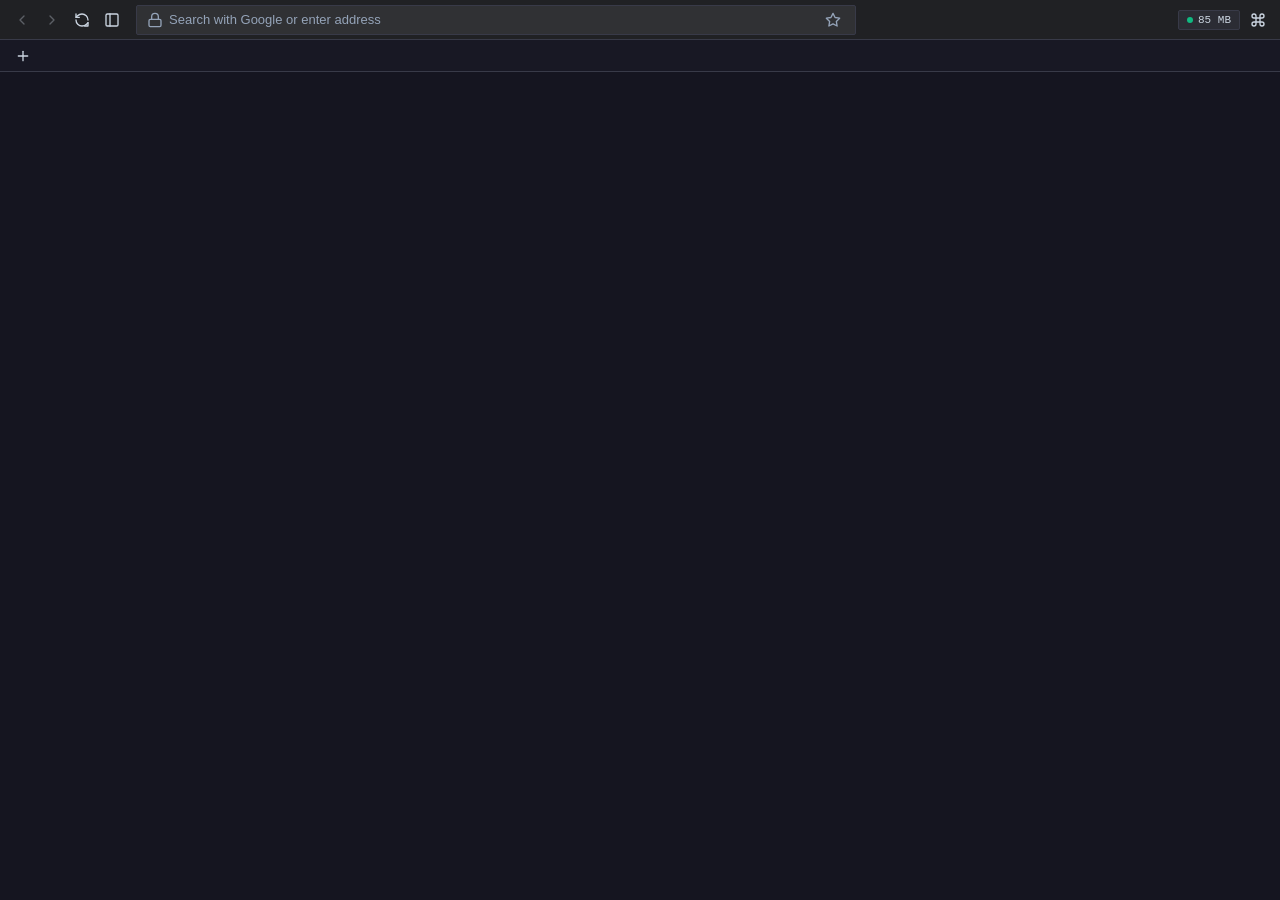
==== ui/index.html @ 5868b6c4 "U1: Shared UI layout, Minimal skin, mock bridge, and new tab page" ====
<!DOCTYPE html>
<html lang="en">
<head>
  <meta charset="utf-8">
  <meta name="viewport" content="width=device-width, initial-scale=1">
  <title>Rusty Browser</title>
  <!-- Base layout & Themes -->
  <link rel="stylesheet" href="css/base.css">
  <link rel="stylesheet" href="css/themes.css">
  
  <!-- Early boot: injects active skin CSS (and fx-crazy.js if active) -->
  <script src="js/boot.js"></script>
  <script src="js/icons.js"></script>
  <script src="js/bridge.js"></script>
  <script src="js/settings.js"></script>
</head>
<body>
  <div id="app-shell">
    <!-- ── Top Chrome Bar ──────────────────────────────────────────────── -->
    <header id="chrome-header">
      <div class="nav-group">
        <button id="btn-back" class="btn-icon" title="Click to go back (Alt+Left)" disabled>
          <script>document.write(window.Icons.get('arrow-left', '', 16));</script>
        </button>
        <button id="btn-forward" class="btn-icon" title="Click to go forward (Alt+Right)" disabled>
          <script>document.write(window.Icons.get('arrow-right', '', 16));</script>
        </button>
        <button id="btn-reload" class="btn-icon" title="Reload page (Ctrl+R)">
          <script>document.write(window.Icons.get('reload', '', 15));</script>
        </button>
        <button id="btn-toggle-tabs" class="btn-icon" title="Toggle Horizontal / Vertical Tabs">
          <script>document.write(window.Icons.get('vertical-tabs', '', 16));</script>
        </button>
      </div>

      <!-- Omnibox / Address Bar -->
      <div class="omnibox-wrapper">
        <div class="omnibox">
          <div id="omnibox-security" class="omnibox-security-icon" title="Security Details">
            <script>document.write(window.Icons.get('lock', '', 14));</script>
          </div>
          <input id="omnibox-input" class="omnibox-input" type="text" placeholder="Search with Google or enter address" autocomplete="off" spellcheck="false">
          <div class="omnibox-actions">
            <button id="btn-star" class="btn-star btn-icon" title="Bookmark this tab">
              <script>document.write(window.Icons.get('star', '', 15));</script>
            </button>
          </div>
        </div>
      </div>

      <!-- Actions & Utilities -->
      <div class="actions-group">
        <div id="memory-badge" class="memory-badge" title="Live process memory">
          <span class="memory-dot"></span>
          <span id="memory-text">85 MB</span>
        </div>
        <button id="btn-palette" class="btn-icon" title="Command Palette (Ctrl+K)">
          <script>document.write(window.Icons.get('command', '', 16));</script>
        </button>
      </div>
    </header>

    <!-- ── Horizontal Tabs Strip ────────────────────────────────────────── -->
    <nav id="tabs-horizontal">
      <div id="tabs-horizontal-list" style="display: flex; gap: 4px; align-items: center;"></div>
      <button id="btn-new-tab-h" class="btn-new-tab" title="New Tab (Ctrl+T)">
        <script>document.write(window.Icons.get('plus', '', 14));</script>
      </button>
    </nav>

    <!-- ── Main Workspace Body: Sidebar + Content Viewport ─────────────── -->
    <div id="body-container">
      <!-- Vertical Tabs Sidebar -->
      <aside id="tabs-sidebar">
        <div class="sidebar-header">
          <span class="sidebar-title" style="font-weight: 500; font-size: 12px; color: var(--text-secondary);">TABS</span>
          <button id="btn-new-tab-v" class="btn-icon" title="New Tab (Ctrl+T)">
            <script>document.write(window.Icons.get('plus', '', 14));</script>
          </button>
        </div>
        <div id="tabs-sidebar-list" class="sidebar-tabs-list"></div>
      </aside>

      <!-- Content Viewport (Child WebView2 sits here, or mock iframe in standalone browser) -->
      <main id="content-viewport"></main>
    </div>

    <!-- ── Modal Overlay for Command Palette (Ctrl+K) ───────────────────── -->
    <div id="modal-overlay">
      <div class="command-palette">
        <div class="palette-input-wrap">
          <script>document.write(window.Icons.get('search', '', 16));</script>
          <input id="palette-input" class="palette-input" type="text" placeholder="Type a command or search tabs (e.g. skin, theme, tabs)..." autocomplete="off" spellcheck="false">
        </div>
        <div id="palette-results" class="palette-results"></div>
      </div>
    </div>
  </div>

  <script src="js/chrome.js"></script>
</body>
</html>
---- ui/css/base.css ----
/* ==========================================================================
   BASE STYLES & LAYOUT PRIMITIVES
   Shared structure across all skins and themes
   ========================================================================== */

*, *::before, *::after {
  box-sizing: border-box;
  margin: 0;
  padding: 0;
}

:root {
  /* Dimensions */
  --header-height: 40px;
  --tab-height: 32px;
  --sidebar-width: 240px;
  --sidebar-collapsed-width: 52px;
  --find-bar-height: 42px;
  --panel-width: 320px;
  --radius-xs: 2px;
  --radius-sm: 4px;
  --radius-md: 6px;
  --radius-lg: 10px;
  --radius-full: 9999px;

  /* Font & Typography */
  --font-system: -apple-system, BlinkMacSystemFont, "Segoe UI", Roboto, Helvetica, Arial, sans-serif;
  --font-mono: ui-monospace, SFMono-Regular, Consolas, "Liberation Mono", Menlo, monospace;
  --font-size-xs: 11px;
  --font-size-sm: 12px;
  --font-size-base: 13px;
  --font-size-md: 14px;
  --font-size-lg: 16px;

  /* Z-Index Hierarchy */
  --z-bg: 0;
  --z-content: 10;
  --z-chrome: 100;
  --z-dropdown: 200;
  --z-panel: 300;
  --z-overlay: 500;
  --z-modal: 1000;
}

html, body {
  width: 100%;
  height: 100%;
  overflow: hidden;
  font-family: var(--font-system);
  font-size: var(--font-size-base);
  color: var(--text-primary);
  background-color: var(--bg-primary);
  user-select: none;
  -webkit-user-select: none;
}

/* Chrome App Container */
#app-shell {
  display: flex;
  flex-direction: column;
  width: 100vw;
  height: 100vh;
  position: relative;
  background-color: var(--bg-primary);
}

/* ── Top Header / Chrome Bar ─────────────────────────────────────────────── */
#chrome-header {
  display: flex;
  align-items: center;
  height: var(--header-height);
  padding: 0 8px;
  gap: 6px;
  background-color: var(--bg-surface);
  border-bottom: 1px solid var(--border-subtle);
  position: relative;
  z-index: var(--z-chrome);
  flex-shrink: 0;
}

/* Navigation controls group */
.nav-group {
  display: flex;
  align-items: center;
  gap: 2px;
  flex-shrink: 0;
}

/* Standard Button */
.btn-icon {
  display: inline-flex;
  align-items: center;
  justify-content: center;
  width: 28px;
  height: 28px;
  border-radius: var(--radius-sm);
  border: 1px solid transparent;
  background: transparent;
  color: var(--text-secondary);
  cursor: pointer;
  outline: none;
}
.btn-icon:hover {
  color: var(--text-primary);
  background-color: var(--bg-hover);
}
.btn-icon:disabled {
  opacity: 0.35;
  cursor: default;
  pointer-events: none;
}

/* ── Omnibox / Address Bar ──────────────────────────────────────────────── */
.omnibox-wrapper {
  flex: 1;
  max-width: 720px;
  height: 30px;
  display: flex;
  align-items: center;
  position: relative;
  margin: 0 4px;
}

.omnibox {
  width: 100%;
  height: 100%;
  display: flex;
  align-items: center;
  padding: 0 8px 0 10px;
  border-radius: var(--radius-full);
  background-color: var(--bg-input);
  border: 1px solid var(--border-subtle);
  transition: border-color 0.15s ease, background-color 0.15s ease;
  gap: 6px;
}

.omnibox:focus-within {
  border-color: var(--accent-primary);
  background-color: var(--bg-input-focus);
}

.omnibox-security-icon {
  display: flex;
  align-items: center;
  color: var(--text-muted);
  font-size: var(--font-size-xs);
  cursor: pointer;
}
.omnibox-security-icon.secure {
  color: var(--accent-secondary);
}

.omnibox-input {
  flex: 1;
  height: 100%;
  border: none;
  outline: none;
  background: transparent;
  color: var(--text-primary);
  font-family: inherit;
  font-size: var(--font-size-base);
}

.omnibox-input::placeholder {
  color: var(--text-muted);
}

.omnibox-actions {
  display: flex;
  align-items: center;
  gap: 2px;
}

/* Star bookmark button */
.btn-star {
  color: var(--text-muted);
  cursor: pointer;
  display: flex;
  align-items: center;
}
.btn-star:hover {
  color: #fbbf24;
}
.btn-star.bookmarked {
  color: #fbbf24;
}

/* ── Actions & Utilities Group ───────────────────────────────────────────── */
.actions-group {
  display: flex;
  align-items: center;
  gap: 4px;
  flex-shrink: 0;
  margin-left: auto;
}

/* Live Memory Badge */
.memory-badge {
  display: inline-flex;
  align-items: center;
  gap: 5px;
  padding: 3px 8px;
  border-radius: var(--radius-full);
  background-color: var(--bg-subtle);
  border: 1px solid var(--border-subtle);
  font-size: var(--font-size-xs);
  color: var(--text-secondary);
  font-family: var(--font-mono);
  cursor: pointer;
  position: relative;
}
.memory-badge:hover {
  background-color: var(--bg-hover);
  color: var(--text-primary);
}

.memory-dot {
  width: 6px;
  height: 6px;
  border-radius: 50%;
  background-color: #10b981;
}

/* ── Horizontal Tabs Strip ──────────────────────────────────────────────── */
#tabs-horizontal {
  display: flex;
  align-items: center;
  height: var(--tab-height);
  padding: 0 6px;
  gap: 4px;
  background-color: var(--bg-surface-alt);
  border-bottom: 1px solid var(--border-subtle);
  position: relative;
  z-index: var(--z-chrome);
  overflow-x: auto;
  overflow-y: hidden;
  scrollbar-width: none; /* Hide scrollbar for tabs */
}
#tabs-horizontal::-webkit-scrollbar {
  display: none;
}

[data-tabs="vertical"] #tabs-horizontal {
  display: none;
}

/* Tab item */
.tab-item {
  display: flex;
  align-items: center;
  height: 26px;
  min-width: 120px;
  max-width: 220px;
  padding: 0 8px;
  gap: 6px;
  border-radius: var(--radius-sm);
  background-color: var(--bg-tab);
  border: 1px solid var(--border-subtle);
  color: var(--text-secondary);
  font-size: var(--font-size-sm);
  cursor: pointer;
  position: relative;
  flex-shrink: 0;
}

.tab-item.active {
  background-color: var(--bg-tab-active);
  color: var(--text-primary);
  border-color: var(--border-active);
}

.tab-item.sleeping {
  opacity: 0.65;
}
.tab-item.sleeping .tab-icon {
  color: #38bdf8;
}

.tab-favicon {
  width: 14px;
  height: 14px;
  flex-shrink: 0;
  display: flex;
  align-items: center;
  justify-content: center;
}

.tab-title {
  flex: 1;
  white-space: nowrap;
  overflow: hidden;
  text-overflow: ellipsis;
}

.tab-close {
  display: flex;
  align-items: center;
  justify-content: center;
  width: 16px;
  height: 16px;
  border-radius: 50%;
  opacity: 0.6;
  cursor: pointer;
}
.tab-close:hover {
  opacity: 1;
  background-color: var(--bg-hover);
  color: #f87171;
}

/* Pinned tab */
.tab-item.pinned {
  min-width: 36px;
  max-width: 36px;
  padding: 0;
  justify-content: center;
}
.tab-item.pinned .tab-title,
.tab-item.pinned .tab-close {
  display: none;
}

/* New tab button */
.btn-new-tab {
  display: flex;
  align-items: center;
  justify-content: center;
  width: 26px;
  height: 26px;
  border-radius: var(--radius-sm);
  color: var(--text-secondary);
  cursor: pointer;
  background: transparent;
  border: none;
}
.btn-new-tab:hover {
  background-color: var(--bg-hover);
  color: var(--text-primary);
}

/* ── Body Shell: Left Sidebar (Vertical Tabs) + Content Viewport ─────────── */
#body-container {
  display: flex;
  flex: 1;
  width: 100%;
  height: calc(100% - var(--header-height) - var(--tab-height));
  position: relative;
  overflow: hidden;
}

[data-tabs="vertical"] #body-container {
  height: calc(100% - var(--header-height));
}

/* Vertical Tabs Sidebar */
#tabs-sidebar {
  display: none;
  flex-direction: column;
  width: var(--sidebar-width);
  height: 100%;
  background-color: var(--bg-surface-alt);
  border-right: 1px solid var(--border-subtle);
  position: relative;
  z-index: var(--z-chrome);
  flex-shrink: 0;
  transition: width 0.2s cubic-bezier(0.16, 1, 0.3, 1);
}

[data-tabs="vertical"] #tabs-sidebar {
  display: flex;
}

[data-sidebar-collapsed="true"] #tabs-sidebar {
  width: var(--sidebar-collapsed-width);
}

.sidebar-header {
  display: flex;
  align-items: center;
  justify-content: space-between;
  padding: 8px;
  border-bottom: 1px solid var(--border-subtle);
}

.sidebar-tabs-list {
  display: flex;
  flex-direction: column;
  gap: 3px;
  padding: 6px;
  overflow-y: auto;
  flex: 1;
}

.sidebar-tabs-list .tab-item {
  width: 100%;
  max-width: 100%;
  height: 32px;
}

[data-sidebar-collapsed="true"] .sidebar-tabs-list .tab-title,
[data-sidebar-collapsed="true"] .sidebar-tabs-list .tab-close,
[data-sidebar-collapsed="true"] .sidebar-header .sidebar-title {
  display: none;
}

/* ── Content Viewport Area (Where child WebView2 sits) ───────────────────── */
#content-viewport {
  flex: 1;
  height: 100%;
  position: relative;
  background-color: var(--bg-canvas);
}

/* Overlay view backdrop for command palette / modal popups */
#modal-overlay {
  display: none;
  position: absolute;
  top: 0;
  left: 0;
  right: 0;
  bottom: 0;
  background-color: rgba(0, 0, 0, 0.55);
  z-index: var(--z-modal);
  align-items: flex-start;
  justify-content: center;
  padding-top: 80px;
}
#modal-overlay.open {
  display: flex;
}

/* ── Command Palette (Ctrl+K) ────────────────────────────────────────────── */
.command-palette {
  width: 580px;
  max-width: 90vw;
  background-color: var(--bg-surface);
  border: 1px solid var(--border-active);
  border-radius: var(--radius-lg);
  overflow: hidden;
  display: flex;
  flex-direction: column;
  box-shadow: 0 20px 40px rgba(0, 0, 0, 0.5);
}

.palette-input-wrap {
  display: flex;
  align-items: center;
  padding: 12px 16px;
  gap: 10px;
  border-bottom: 1px solid var(--border-subtle);
}

.palette-input {
  flex: 1;
  background: transparent;
  border: none;
  outline: none;
  color: var(--text-primary);
  font-size: var(--font-size-md);
  font-family: inherit;
}

.palette-results {
  max-height: 360px;
  overflow-y: auto;
  padding: 6px 0;
  display: flex;
  flex-direction: column;
}

.palette-item {
  display: flex;
  align-items: center;
  padding: 9px 16px;
  gap: 10px;
  color: var(--text-secondary);
  font-size: var(--font-size-sm);
  cursor: pointer;
}
.palette-item:hover, .palette-item.selected {
  background-color: var(--bg-hover);
  color: var(--text-primary);
}
.palette-item .item-title {
  flex: 1;
}
.palette-item .item-badge {
  font-size: var(--font-size-xs);
  color: var(--text-muted);
  background-color: var(--bg-subtle);
  padding: 2px 6px;
  border-radius: var(--radius-xs);
}
---- ui/css/themes.css ----
/* ==========================================================================
   THEMES (CSS Custom Properties)
   Independent of skins. Selectable via data-theme attribute.
   ========================================================================== */

/* ── 1. Midnight (Default: dark navy matching existing UI screenshot) ───── */
:root, [data-theme="midnight"] {
  --bg-primary: #1e1e2e;
  --bg-surface: #202124;
  --bg-surface-alt: #181824;
  --bg-canvas: #151520;
  --bg-subtle: #2b2c34;
  --bg-hover: #323440;
  --bg-input: #303134;
  --bg-input-focus: #202124;
  --bg-tab: #222330;
  --bg-tab-active: #2d2e40;

  --border-subtle: #383a48;
  --border-active: #8ab4f8;

  --text-primary: #f1f5f9;
  --text-secondary: #cbd5e1;
  --text-muted: #94a3b8;

  --accent-primary: #8ab4f8;
  --accent-secondary: #38bdf8;
  --accent-highlight: rgba(138, 180, 248, 0.2);
}

/* ── 2. Light Theme ──────────────────────────────────────────────────────── */
[data-theme="light"] {
  --bg-primary: #f8fafc;
  --bg-surface: #ffffff;
  --bg-surface-alt: #f1f5f9;
  --bg-canvas: #e2e8f0;
  --bg-subtle: #e2e8f0;
  --bg-hover: #e2e8f0;
  --bg-input: #ffffff;
  --bg-input-focus: #ffffff;
  --bg-tab: #f1f5f9;
  --bg-tab-active: #ffffff;

  --border-subtle: #cbd5e1;
  --border-active: #1a73e8;

  --text-primary: #0f172a;
  --text-secondary: #334155;
  --text-muted: #64748b;

  --accent-primary: #1a73e8;
  --accent-secondary: #0284c7;
  --accent-highlight: rgba(26, 115, 232, 0.15);
}

/* ── 3. AMOLED Black (True 0x000000 for OLED efficiency) ─────────────────── */
[data-theme="amoled"] {
  --bg-primary: #000000;
  --bg-surface: #0a0a0a;
  --bg-surface-alt: #050505;
  --bg-canvas: #000000;
  --bg-subtle: #171717;
  --bg-hover: #262626;
  --bg-input: #121212;
  --bg-input-focus: #000000;
  --bg-tab: #080808;
  --bg-tab-active: #1a1a1a;

  --border-subtle: #262626;
  --border-active: #3b82f6;

  --text-primary: #fafafa;
  --text-secondary: #d4d4d4;
  --text-muted: #737373;

  --accent-primary: #3b82f6;
  --accent-secondary: #60a5fa;
  --accent-highlight: rgba(59, 130, 246, 0.25);
}

/* ── 4. Aurora (Deep Northern Teal & Emerald) ────────────────────────────── */
[data-theme="aurora"] {
  --bg-primary: #09171e;
  --bg-surface: #0f2430;
  --bg-surface-alt: #0b1a23;
  --bg-canvas: #061015;
  --bg-subtle: #193849;
  --bg-hover: #214b62;
  --bg-input: #122b39;
  --bg-input-focus: #0f2430;
  --bg-tab: #0d202b;
  --bg-tab-active: #1b3e51;

  --border-subtle: #25526c;
  --border-active: #2dd4bf;

  --text-primary: #f0fdfa;
  --text-secondary: #ccfbf1;
  --text-muted: #5eead4;

  --accent-primary: #2dd4bf;
  --accent-secondary: #34d399;
  --accent-highlight: rgba(45, 212, 191, 0.25);
}

/* ── 5. Cyberpunk (Neon Yellow, Electric Magenta & Cyan) ─────────────────── */
[data-theme="cyberpunk"] {
  --bg-primary: #0f0f17;
  --bg-surface: #181926;
  --bg-surface-alt: #12121d;
  --bg-canvas: #0a0a10;
  --bg-subtle: #292a3e;
  --bg-hover: #363852;
  --bg-input: #202133;
  --bg-input-focus: #181926;
  --bg-tab: #141421;
  --bg-tab-active: #2a2b42;

  --border-subtle: #3d3e5e;
  --border-active: #facc15;

  --text-primary: #fffbeb;
  --text-secondary: #fef08a;
  --text-muted: #a1a1aa;

  --accent-primary: #facc15;
  --accent-secondary: #ec4899;
  --accent-highlight: rgba(250, 204, 21, 0.3);
}

/* ── 6. Sunset (Warm Twilight, Tangerine & Rose) ─────────────────────────── */
[data-theme="sunset"] {
  --bg-primary: #1f121d;
  --bg-surface: #2b1a29;
  --bg-surface-alt: #221420;
  --bg-canvas: #170d16;
  --bg-subtle: #3d253a;
  --bg-hover: #4f304b;
  --bg-input: #331f31;
  --bg-input-focus: #2b1a29;
  --bg-tab: #251623;
  --bg-tab-active: #40273d;

  --border-subtle: #573552;
  --border-active: #f97316;

  --text-primary: #fff7ed;
  --text-secondary: #fed7aa;
  --text-muted: #fb7185;

  --accent-primary: #f97316;
  --accent-secondary: #fb7185;
  --accent-highlight: rgba(249, 115, 22, 0.25);
}

/* ── 7. Matcha (Forest Sage & Soothing Leaf Green) ───────────────────────── */
[data-theme="matcha"] {
  --bg-primary: #141915;
  --bg-surface: #1c241e;
  --bg-surface-alt: #161d18;
  --bg-canvas: #0f1310;
  --bg-subtle: #2a372d;
  --bg-hover: #36473a;
  --bg-input: #232d26;
  --bg-input-focus: #1c241e;
  --bg-tab: #18201a;
  --bg-tab-active: #2f3e33;

  --border-subtle: #3d4f41;
  --border-active: #4ade80;

  --text-primary: #f0fdf4;
  --text-secondary: #bbf7d0;
  --text-muted: #86efac;

  --accent-primary: #4ade80;
  --accent-secondary: #22c55e;
  --accent-highlight: rgba(74, 222, 128, 0.22);
}

/* ── 8. Sakura (Blossom Plum & Soft Rose) ────────────────────────────────── */
[data-theme="sakura"] {
  --bg-primary: #1c1419;
  --bg-surface: #271c23;
  --bg-surface-alt: #1f161c;
  --bg-canvas: #150e12;
  --bg-subtle: #3a2a34;
  --bg-hover: #4a3643;
  --bg-input: #2f222b;
  --bg-input-focus: #271c23;
  --bg-tab: #221820;
  --bg-tab-active: #412f3b;

  --border-subtle: #543d4c;
  --border-active: #f472b6;

  --text-primary: #fdf2f8;
  --text-secondary: #fbcfe8;
  --text-muted: #f472b6;

  --accent-primary: #f472b6;
  --accent-secondary: #fda4af;
  --accent-highlight: rgba(244, 114, 182, 0.25);
}
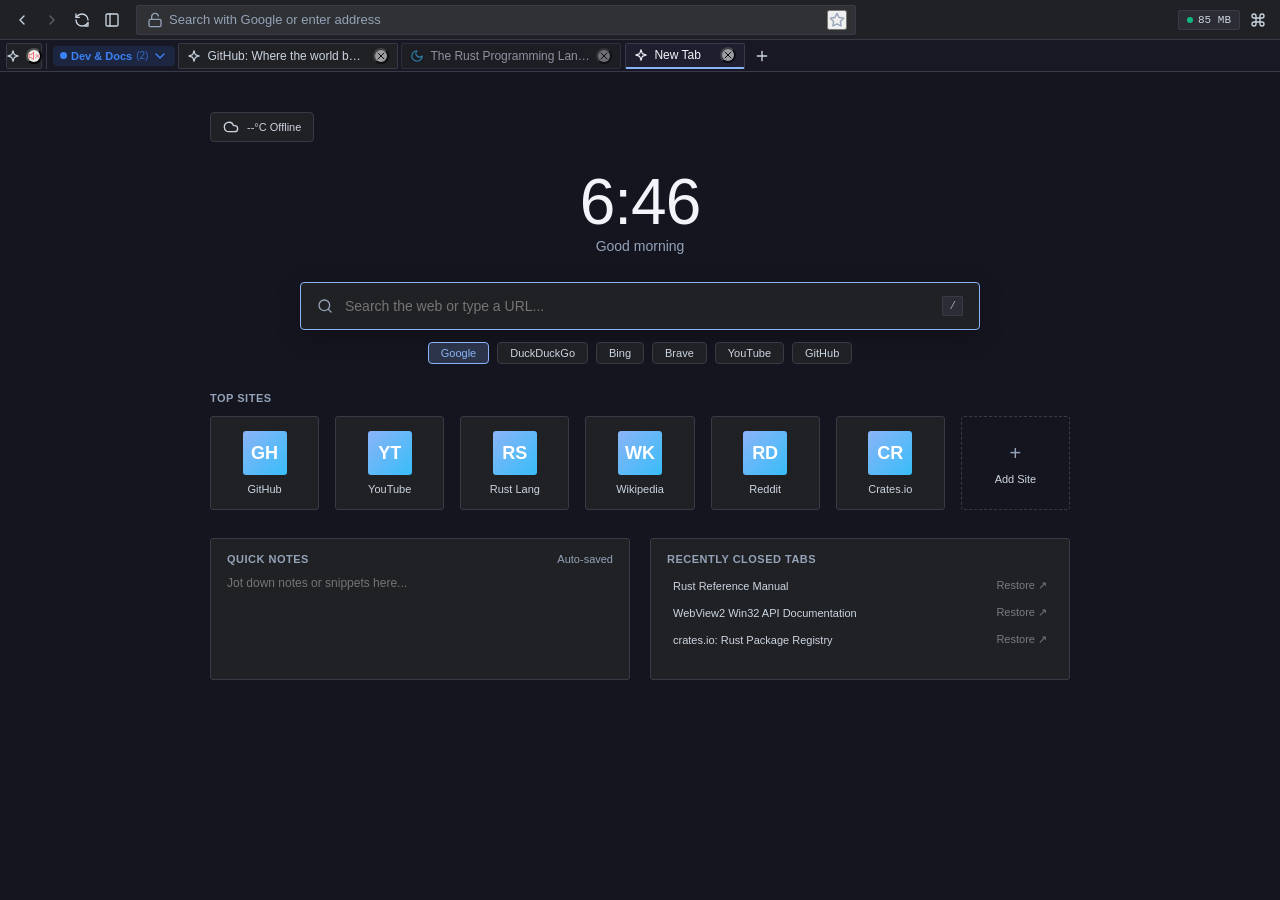
==== commit 8132d2a5: "U2: Vertical tabs sidebar, tab groups, pinned tabs, drag-reorder, context menu, and command palette" ====
--- a/ui/index.html
+++ b/ui/index.html
@@ -73,7 +73,12 @@
       <!-- Vertical Tabs Sidebar -->
       <aside id="tabs-sidebar">
         <div class="sidebar-header">
-          <span class="sidebar-title" style="font-weight: 500; font-size: 12px; color: var(--text-secondary);">TABS</span>
+          <div style="display: flex; align-items: center; gap: 6px;">
+            <button id="btn-collapse-sidebar" class="btn-icon" title="Collapse / Expand Sidebar" style="width: 22px; height: 22px;">
+              <script>document.write(window.Icons.get('chevron-left', '', 14));</script>
+            </button>
+            <span class="sidebar-title" style="font-weight: 500; font-size: 12px; color: var(--text-secondary);">TABS</span>
+          </div>
           <button id="btn-new-tab-v" class="btn-icon" title="New Tab (Ctrl+T)">
             <script>document.write(window.Icons.get('plus', '', 14));</script>
           </button>
@@ -95,6 +100,8 @@
         <div id="palette-results" class="palette-results"></div>
       </div>
     </div>
+    <!-- ── Tab Context Menu ─────────────────────────────────────────── -->
+    <div id="tab-context-menu" class="context-menu"></div>
   </div>
 
   <script src="js/chrome.js"></script>
--- a/ui/css/base.css
+++ b/ui/css/base.css
@@ -483,6 +483,14 @@
 }
 .palette-item .item-title {
   flex: 1;
+  overflow: hidden;
+  text-overflow: ellipsis;
+  white-space: nowrap;
+}
+.palette-item .item-sub {
+  font-size: var(--font-size-xs);
+  color: var(--text-muted);
+  margin-left: 8px;
 }
 .palette-item .item-badge {
   font-size: var(--font-size-xs);
@@ -490,4 +498,217 @@
   background-color: var(--bg-subtle);
   padding: 2px 6px;
   border-radius: var(--radius-xs);
-}
+  flex-shrink: 0;
+}
+.palette-section-header {
+  padding: 6px 16px 2px;
+  font-size: 10px;
+  font-weight: 600;
+  text-transform: uppercase;
+  letter-spacing: 0.6px;
+  color: var(--text-muted);
+}
+
+/* ── Pinned Tabs Styling ─────────────────────────────────────────────────── */
+.pinned-tabs-wrap {
+  display: flex;
+  align-items: center;
+  gap: 3px;
+  flex-shrink: 0;
+}
+[data-tabs="horizontal"] .pinned-tabs-wrap {
+  border-right: 1px solid var(--border-subtle);
+  padding-right: 4px;
+  margin-right: 2px;
+}
+[data-tabs="vertical"] .pinned-tabs-wrap {
+  display: grid;
+  grid-template-columns: repeat(auto-fill, minmax(36px, 1fr));
+  gap: 4px;
+  padding: 4px 6px 8px;
+  border-bottom: 1px solid var(--border-subtle);
+}
+
+/* ── Tab Groups ──────────────────────────────────────────────────────────── */
+.tab-group-container {
+  display: flex;
+  align-items: center;
+  gap: 3px;
+  position: relative;
+}
+[data-tabs="vertical"] .tab-group-container {
+  flex-direction: column;
+  align-items: stretch;
+  gap: 2px;
+  margin-bottom: 6px;
+}
+
+.tab-group-header {
+  display: inline-flex;
+  align-items: center;
+  gap: 4px;
+  padding: 2px 7px;
+  border-radius: var(--radius-full);
+  font-size: 11px;
+  font-weight: 600;
+  cursor: pointer;
+  user-select: none;
+  flex-shrink: 0;
+  transition: opacity 0.15s ease;
+}
+.tab-group-header:hover {
+  opacity: 0.85;
+}
+
+.tab-group-dot {
+  width: 7px;
+  height: 7px;
+  border-radius: 50%;
+  flex-shrink: 0;
+}
+
+.tab-group-chevron {
+  display: flex;
+  align-items: center;
+  transition: transform 0.15s ease;
+}
+.tab-group-header.collapsed .tab-group-chevron {
+  transform: rotate(-90deg);
+}
+
+.tab-group-badge {
+  font-size: 10px;
+  opacity: 0.75;
+  font-weight: normal;
+}
+
+[data-sidebar-collapsed="true"] .tab-group-header .tab-group-title,
+[data-sidebar-collapsed="true"] .tab-group-header .tab-group-badge,
+[data-sidebar-collapsed="true"] .tab-group-header .tab-group-chevron {
+  display: none;
+}
+[data-sidebar-collapsed="true"] .tab-group-header {
+  padding: 4px;
+  justify-content: center;
+}
+
+/* When group is collapsed, hide member tabs */
+.tab-group-container.collapsed .tab-item {
+  display: none !important;
+}
+
+/* ── Drag & Drop Indicators ──────────────────────────────────────────────── */
+.tab-item[draggable="true"] {
+  cursor: grab;
+}
+.tab-item.dragging {
+  opacity: 0.35;
+  cursor: grabbing;
+}
+
+/* Horizontal drop indicators */
+#tabs-horizontal .tab-item.drop-target-before {
+  box-shadow: -2px 0 0 0 var(--accent-primary) !important;
+}
+#tabs-horizontal .tab-item.drop-target-after {
+  box-shadow: 2px 0 0 0 var(--accent-primary) !important;
+}
+
+/* Vertical drop indicators */
+#tabs-sidebar .tab-item.drop-target-before {
+  box-shadow: 0 -2px 0 0 var(--accent-primary) !important;
+}
+#tabs-sidebar .tab-item.drop-target-after {
+  box-shadow: 0 2px 0 0 var(--accent-primary) !important;
+}
+
+/* ── Mute Indicator on Tab ───────────────────────────────────────────────── */
+.tab-audio-btn {
+  display: flex;
+  align-items: center;
+  justify-content: center;
+  width: 16px;
+  height: 16px;
+  border-radius: 50%;
+  color: var(--text-muted);
+  cursor: pointer;
+  flex-shrink: 0;
+}
+.tab-audio-btn:hover {
+  color: var(--text-primary);
+  background-color: var(--bg-hover);
+}
+.tab-item.muted .tab-audio-btn {
+  color: #f87171;
+}
+
+/* ── Tab Context Menu ────────────────────────────────────────────────────── */
+.context-menu {
+  display: none;
+  position: fixed;
+  z-index: var(--z-dropdown);
+  min-width: 180px;
+  background-color: var(--bg-surface);
+  border: 1px solid var(--border-subtle);
+  border-radius: var(--radius-md);
+  box-shadow: 0 10px 24px rgba(0, 0, 0, 0.45);
+  padding: 4px;
+  flex-direction: column;
+}
+.context-menu.open {
+  display: flex;
+}
+
+.context-item {
+  display: flex;
+  align-items: center;
+  padding: 6px 10px;
+  gap: 8px;
+  border-radius: var(--radius-sm);
+  font-size: var(--font-size-xs);
+  color: var(--text-secondary);
+  cursor: pointer;
+  position: relative;
+}
+.context-item:hover {
+  background-color: var(--bg-hover);
+  color: var(--text-primary);
+}
+.context-item.danger:hover {
+  color: #f87171;
+}
+.context-item .menu-label {
+  flex: 1;
+}
+.context-item .menu-shortcut {
+  font-size: 10px;
+  color: var(--text-muted);
+}
+
+.context-separator {
+  height: 1px;
+  background-color: var(--border-subtle);
+  margin: 3px 0;
+}
+
+/* Submenu */
+.context-submenu-wrap {
+  position: relative;
+}
+.context-submenu {
+  display: none;
+  position: absolute;
+  left: 100%;
+  top: -4px;
+  min-width: 140px;
+  background-color: var(--bg-surface);
+  border: 1px solid var(--border-subtle);
+  border-radius: var(--radius-md);
+  box-shadow: 0 10px 24px rgba(0, 0, 0, 0.45);
+  padding: 4px;
+  flex-direction: column;
+}
+.context-submenu-wrap:hover .context-submenu {
+  display: flex;
+}
+
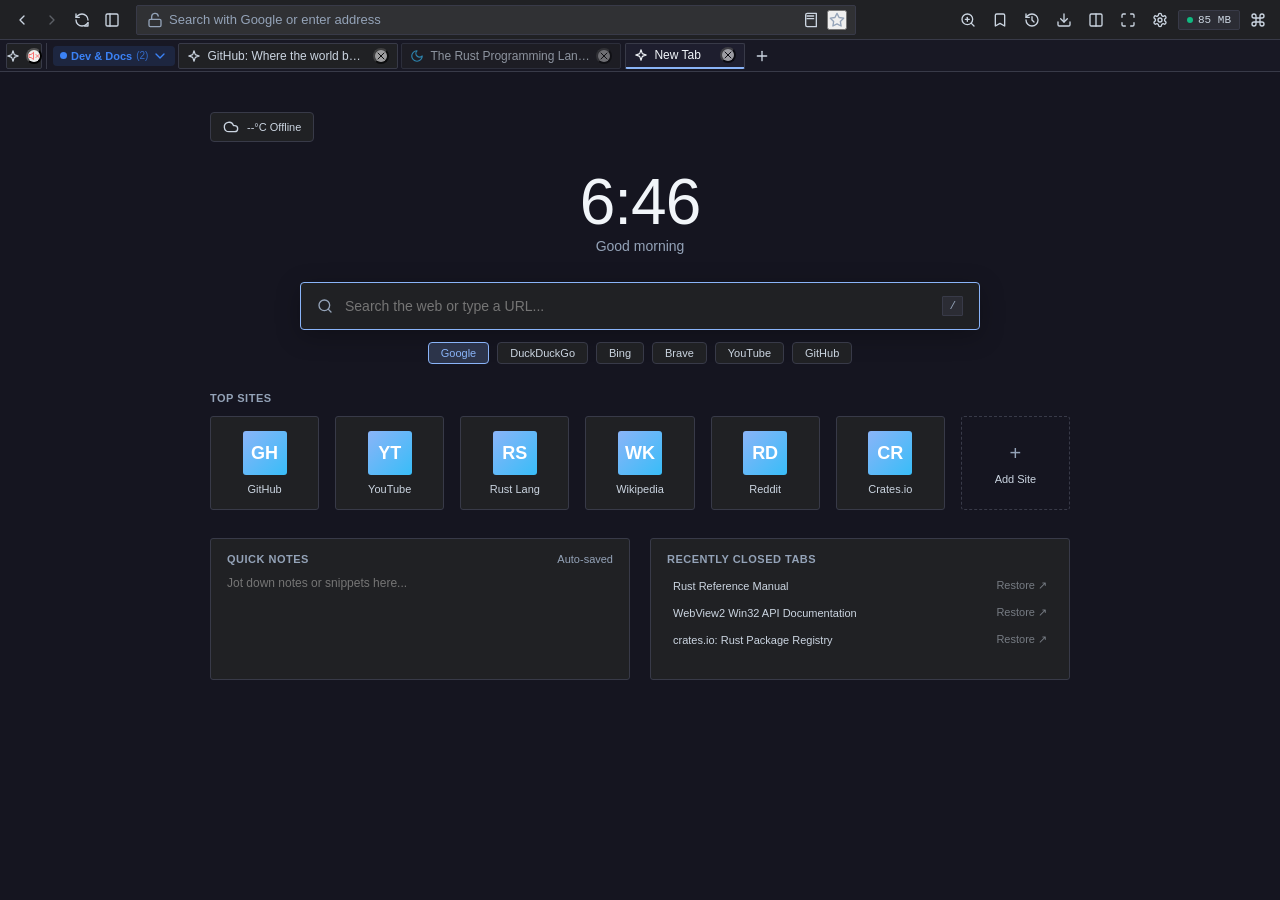
==== commit d137599c: "U3: Side panels (Bookmarks/History/Downloads), Find bar, Zen mode, Settings page, and Theme engine" ====
--- a/ui/index.html
+++ b/ui/index.html
@@ -15,6 +15,9 @@
   <script src="js/settings.js"></script>
 </head>
 <body>
+  <!-- Thin hover trigger for Zen / Focus Mode -->
+  <div id="zen-hover-trigger"></div>
+
   <div id="app-shell">
     <!-- ── Top Chrome Bar ──────────────────────────────────────────────── -->
     <header id="chrome-header">
@@ -28,7 +31,7 @@
         <button id="btn-reload" class="btn-icon" title="Reload page (Ctrl+R)">
           <script>document.write(window.Icons.get('reload', '', 15));</script>
         </button>
-        <button id="btn-toggle-tabs" class="btn-icon" title="Toggle Horizontal / Vertical Tabs">
+        <button id="btn-toggle-tabs" class="btn-icon" title="Toggle Horizontal / Vertical Tabs (Ctrl+Shift+V)">
           <script>document.write(window.Icons.get('vertical-tabs', '', 16));</script>
         </button>
       </div>
@@ -41,6 +44,9 @@
           </div>
           <input id="omnibox-input" class="omnibox-input" type="text" placeholder="Search with Google or enter address" autocomplete="off" spellcheck="false">
           <div class="omnibox-actions">
+            <button id="btn-reader" class="btn-icon" title="Toggle Reader Mode">
+              <script>document.write(window.Icons.get('reader', '', 14));</script>
+            </button>
             <button id="btn-star" class="btn-star btn-icon" title="Bookmark this tab">
               <script>document.write(window.Icons.get('star', '', 15));</script>
             </button>
@@ -50,6 +56,28 @@
 
       <!-- Actions & Utilities -->
       <div class="actions-group">
+        <button id="btn-find" class="btn-icon" title="Find in Page (Ctrl+F)">
+          <script>document.write(window.Icons.get('find', '', 15));</script>
+        </button>
+        <button id="btn-sidepanel-bookmarks" class="btn-icon" title="Bookmarks Panel">
+          <script>document.write(window.Icons.get('bookmark', '', 15));</script>
+        </button>
+        <button id="btn-sidepanel-history" class="btn-icon" title="History Panel (Ctrl+H)">
+          <script>document.write(window.Icons.get('history', '', 15));</script>
+        </button>
+        <button id="btn-sidepanel-downloads" class="btn-icon" title="Downloads Panel (Ctrl+J)">
+          <script>document.write(window.Icons.get('download', '', 15));</script>
+        </button>
+        <button id="btn-split-view" class="btn-icon" title="Split View (needs Rust support)">
+          <script>document.write(window.Icons.get('split-view', '', 15));</script>
+        </button>
+        <button id="btn-zen" class="btn-icon" title="Zen Focus Mode (F11)">
+          <script>document.write(window.Icons.get('zen-mode', '', 15));</script>
+        </button>
+        <button id="btn-settings" class="btn-icon" title="Settings (Ctrl+,)">
+          <script>document.write(window.Icons.get('settings', '', 15));</script>
+        </button>
+        
         <div id="memory-badge" class="memory-badge" title="Live process memory">
           <span class="memory-dot"></span>
           <span id="memory-text">85 MB</span>
@@ -59,6 +87,29 @@
         </button>
       </div>
     </header>
+
+    <!-- ── Find in Page Bar (Pushes Content Down) ───────────────────────── -->
+    <div id="find-bar">
+      <div class="find-input-wrap">
+        <script>document.write(window.Icons.get('search', '', 14));</script>
+        <input id="find-input" class="find-input" type="text" placeholder="Find in page..." autocomplete="off">
+        <span id="find-match-count" class="find-match-count">0/0</span>
+      </div>
+      <div class="find-actions">
+        <button id="find-prev" class="btn-icon" title="Previous Match (Shift+Enter)">
+          <script>document.write(window.Icons.get('chevron-up', '', 14));</script>
+        </button>
+        <button id="find-next" class="btn-icon" title="Next Match (Enter)">
+          <script>document.write(window.Icons.get('chevron-down', '', 14));</script>
+        </button>
+        <label class="find-checkbox-label">
+          <input type="checkbox" id="find-case-sensitive"> Match case
+        </label>
+        <button id="find-close" class="btn-icon" title="Close Find Bar (Escape)">
+          <script>document.write(window.Icons.get('close', '', 14));</script>
+        </button>
+      </div>
+    </div>
 
     <!-- ── Horizontal Tabs Strip ────────────────────────────────────────── -->
     <nav id="tabs-horizontal">
@@ -68,7 +119,7 @@
       </button>
     </nav>
 
-    <!-- ── Main Workspace Body: Sidebar + Content Viewport ─────────────── -->
+    <!-- ── Main Workspace Body: Sidebar + Content Viewport + Side Panel ──── -->
     <div id="body-container">
       <!-- Vertical Tabs Sidebar -->
       <aside id="tabs-sidebar">
@@ -88,18 +139,195 @@
 
       <!-- Content Viewport (Child WebView2 sits here, or mock iframe in standalone browser) -->
       <main id="content-viewport"></main>
+
+      <!-- ── Side Panel (Takes physical layout space, zero overlay) ─────── -->
+      <aside id="side-panel">
+        <div class="panel-header">
+          <div id="panel-title" class="panel-title">
+            <span id="panel-icon"></span>
+            <span id="panel-heading">Bookmarks</span>
+          </div>
+          <div style="display: flex; gap: 4px; align-items: center;">
+            <button id="panel-action-btn" class="btn-icon" title="Panel Action"></button>
+            <button id="panel-close-btn" class="btn-icon" title="Close Panel">
+              <script>document.write(window.Icons.get('close', '', 14));</script>
+            </button>
+          </div>
+        </div>
+        <div class="panel-search-wrap">
+          <input id="panel-search-input" class="panel-search-input" type="text" placeholder="Search...">
+        </div>
+        <div id="panel-content" class="panel-content"></div>
+      </aside>
     </div>
 
-    <!-- ── Modal Overlay for Command Palette (Ctrl+K) ───────────────────── -->
+    <!-- ── Modal Overlay for Command Palette (Ctrl+K) & Settings ────────── -->
     <div id="modal-overlay">
-      <div class="command-palette">
+      <!-- Command Palette Modal -->
+      <div id="command-palette" class="command-palette" style="display: none;">
         <div class="palette-input-wrap">
           <script>document.write(window.Icons.get('search', '', 16));</script>
           <input id="palette-input" class="palette-input" type="text" placeholder="Type a command or search tabs (e.g. skin, theme, tabs)..." autocomplete="off" spellcheck="false">
         </div>
         <div id="palette-results" class="palette-results"></div>
       </div>
+
+      <!-- Full Settings Modal -->
+      <div id="settings-modal" class="settings-modal" style="display: none;">
+        <div class="settings-header">
+          <span class="settings-title">Browser Settings</span>
+          <button id="settings-close-btn" class="btn-icon" title="Close Settings">
+            <script>document.write(window.Icons.get('close', '', 16));</script>
+          </button>
+        </div>
+        <div class="settings-body">
+          <!-- Skin Section -->
+          <div class="settings-section">
+            <div class="settings-section-title">UI Skins (Switchable at Runtime)</div>
+            <div class="skin-cards-grid">
+              <div id="skin-card-minimal" class="skin-card">
+                <div class="skin-card-header">
+                  <span class="skin-card-title">Minimal</span>
+                  <span class="skin-card-badge" id="badge-minimal">ACTIVE</span>
+                </div>
+                <div class="settings-desc">Flat, quiet, lowest RAM (&lt;20MB), instant paint, 1px borders, zero blur.</div>
+              </div>
+              <div id="skin-card-crazy" class="skin-card">
+                <div class="skin-card-header">
+                  <span class="skin-card-title">Crazy</span>
+                  <span class="skin-card-badge" id="badge-crazy">ACTIVE</span>
+                </div>
+                <div class="settings-desc">3D pop buttons, reactive glows, magnetic drift, glassmorphism blur, particles.</div>
+              </div>
+            </div>
+          </div>
+
+          <!-- Themes Section -->
+          <div class="settings-section">
+            <div class="settings-section-title">Color Themes</div>
+            <div id="themes-grid" class="themes-grid"></div>
+            <div class="settings-row" style="margin-top: 8px;">
+              <div>
+                <div class="settings-label">Custom Accent Color</div>
+                <div class="settings-desc">Select a custom accent; secondary accent is derived automatically</div>
+              </div>
+              <input type="color" id="custom-accent-picker" value="#3b82f6" style="border: none; background: transparent; cursor: pointer; width: 36px; height: 32px;">
+            </div>
+          </div>
+
+          <!-- Layout & Density Section -->
+          <div class="settings-section">
+            <div class="settings-section-title">Tabs & Layout</div>
+            <div class="settings-row">
+              <div>
+                <div class="settings-label">Tabs Orientation</div>
+                <div class="settings-desc">Horizontal strip at the top or left vertical sidebar</div>
+              </div>
+              <select id="setting-tabs-layout" style="padding: 4px 8px; border-radius: 4px; background: var(--bg-input); color: var(--text-primary); border: 1px solid var(--border-subtle);">
+                <option value="horizontal">Horizontal Tabs</option>
+                <option value="vertical">Vertical Sidebar</option>
+              </select>
+            </div>
+            <div class="settings-row">
+              <div>
+                <div class="settings-label">UI Density</div>
+                <div class="settings-desc">Controls button size and padding</div>
+              </div>
+              <select id="setting-density" style="padding: 4px 8px; border-radius: 4px; background: var(--bg-input); color: var(--text-primary); border: 1px solid var(--border-subtle);">
+                <option value="compact">Compact</option>
+                <option value="normal" selected>Normal</option>
+                <option value="relaxed">Relaxed</option>
+              </select>
+            </div>
+          </div>
+
+          <!-- Effects Intensity Slider (For Crazy Skin) -->
+          <div class="settings-section">
+            <div class="settings-section-title">Effects & Motion</div>
+            <div class="settings-row">
+              <div>
+                <div class="settings-label">Effects Intensity</div>
+                <div class="settings-desc">At 0%, acts like Minimal. Scales particle count and 3D spring distance.</div>
+              </div>
+              <div style="display: flex; align-items: center; gap: 8px;">
+                <input type="range" id="setting-effects-intensity" min="0" max="100" value="60" style="accent-color: var(--accent-primary);">
+                <span id="effects-intensity-val" style="font-family: var(--font-mono); font-size: 12px;">60%</span>
+              </div>
+            </div>
+          </div>
+
+          <!-- Search Engine Section -->
+          <div class="settings-section">
+            <div class="settings-section-title">Search Engine</div>
+            <div class="settings-row">
+              <div>
+                <div class="settings-label">Default Search Provider</div>
+                <div class="settings-desc">Used for non-URL queries typed into the address bar</div>
+              </div>
+              <select id="setting-search-engine" style="padding: 4px 8px; border-radius: 4px; background: var(--bg-input); color: var(--text-primary); border: 1px solid var(--border-subtle);">
+                <option value="google">Google</option>
+                <option value="duckduckgo">DuckDuckGo</option>
+                <option value="bing">Bing</option>
+                <option value="brave">Brave</option>
+                <option value="youtube">YouTube</option>
+                <option value="github">GitHub</option>
+              </select>
+            </div>
+          </div>
+
+          <!-- Memory Saver Section -->
+          <div class="settings-section">
+            <div class="settings-section-title">Performance & Memory</div>
+            <div class="settings-row">
+              <div>
+                <div class="settings-label">Automatic Background Tab Discarding</div>
+                <div class="settings-desc">Reclaims RAM by freeing WebViews for inactive background tabs</div>
+              </div>
+              <select id="setting-memory-timeout" style="padding: 4px 8px; border-radius: 4px; background: var(--bg-input); color: var(--text-primary); border: 1px solid var(--border-subtle);">
+                <option value="300">5 minutes</option>
+                <option value="600" selected>10 minutes</option>
+                <option value="900">15 minutes</option>
+                <option value="1800">30 minutes</option>
+                <option value="0">Never (disabled)</option>
+              </select>
+            </div>
+            <div class="settings-row">
+              <div>
+                <div class="settings-label">Show Memory Badge in Toolbar</div>
+                <div class="settings-desc">Real-time total browser process RAM counter</div>
+              </div>
+              <input type="checkbox" id="setting-show-memory" checked style="accent-color: var(--accent-primary); width: 16px; height: 16px;">
+            </div>
+          </div>
+
+          <!-- Privacy & Data -->
+          <div class="settings-section">
+            <div class="settings-section-title">Privacy & Browsing Data</div>
+            <div class="settings-row">
+              <div>
+                <div class="settings-label">Clear Browsing History</div>
+                <div class="settings-desc">Deletes all recorded page visits from disk</div>
+              </div>
+              <button id="btn-clear-history" class="btn-icon" style="width: auto; padding: 4px 12px; border: 1px solid #f87171; color: #f87171; font-size: 12px;">Clear History</button>
+            </div>
+            <div class="settings-row">
+              <div>
+                <div class="settings-label">Clear Cookies & Cache</div>
+                <div class="settings-desc">Flushes cached files and session state</div>
+              </div>
+              <button id="btn-clear-cache" class="btn-icon" style="width: auto; padding: 4px 12px; border: 1px solid #f87171; color: #f87171; font-size: 12px;">Clear Cache</button>
+            </div>
+          </div>
+
+          <!-- About -->
+          <div class="settings-section">
+            <div class="settings-section-title">About Rusty Browser</div>
+            <div class="settings-desc">Version 0.2.0 • Built with Rust, Tao, and Wry WebView2 • Zero Telemetry.</div>
+          </div>
+        </div>
+      </div>
     </div>
+
     <!-- ── Tab Context Menu ─────────────────────────────────────────── -->
     <div id="tab-context-menu" class="context-menu"></div>
   </div>
--- a/ui/css/base.css
+++ b/ui/css/base.css
@@ -712,3 +712,378 @@
   display: flex;
 }
 
+/* ── Find-in-Page Bar (Pushes content down, zero overlay) ────────────────── */
+#find-bar {
+  display: none;
+  align-items: center;
+  height: var(--find-bar-height);
+  padding: 0 12px;
+  gap: 8px;
+  background-color: var(--bg-surface);
+  border-bottom: 1px solid var(--border-subtle);
+  position: relative;
+  z-index: var(--z-chrome);
+  flex-shrink: 0;
+}
+#find-bar.open {
+  display: flex;
+}
+
+.find-input-wrap {
+  display: flex;
+  align-items: center;
+  height: 28px;
+  background-color: var(--bg-input);
+  border: 1px solid var(--border-subtle);
+  border-radius: var(--radius-sm);
+  padding: 0 8px;
+  gap: 6px;
+  flex: 1;
+  max-width: 320px;
+}
+.find-input-wrap:focus-within {
+  border-color: var(--accent-primary);
+}
+.find-input {
+  flex: 1;
+  height: 100%;
+  border: none;
+  outline: none;
+  background: transparent;
+  color: var(--text-primary);
+  font-size: var(--font-size-sm);
+  font-family: inherit;
+}
+.find-match-count {
+  font-size: var(--font-size-xs);
+  color: var(--text-muted);
+  font-family: var(--font-mono);
+  padding: 0 4px;
+}
+
+.find-actions {
+  display: flex;
+  align-items: center;
+  gap: 4px;
+}
+
+.find-checkbox-label {
+  display: inline-flex;
+  align-items: center;
+  gap: 4px;
+  font-size: var(--font-size-xs);
+  color: var(--text-secondary);
+  cursor: pointer;
+  margin-left: 6px;
+  user-select: none;
+}
+.find-checkbox-label input {
+  accent-color: var(--accent-primary);
+  cursor: pointer;
+}
+
+/* ── Side Panels (Bookmarks, History, Downloads - Takes physical layout space) ─ */
+#side-panel {
+  display: none;
+  flex-direction: column;
+  width: var(--panel-width);
+  height: 100%;
+  background-color: var(--bg-surface);
+  border-left: 1px solid var(--border-subtle);
+  position: relative;
+  z-index: var(--z-panel);
+  flex-shrink: 0;
+}
+#side-panel.open {
+  display: flex;
+}
+
+.panel-header {
+  display: flex;
+  align-items: center;
+  justify-content: space-between;
+  padding: 10px 14px;
+  border-bottom: 1px solid var(--border-subtle);
+  background-color: var(--bg-surface-alt);
+}
+.panel-title {
+  font-size: var(--font-size-base);
+  font-weight: 600;
+  color: var(--text-primary);
+  display: flex;
+  align-items: center;
+  gap: 6px;
+}
+
+.panel-search-wrap {
+  padding: 8px 12px;
+  border-bottom: 1px solid var(--border-subtle);
+}
+.panel-search-input {
+  width: 100%;
+  height: 28px;
+  padding: 0 8px;
+  background-color: var(--bg-input);
+  border: 1px solid var(--border-subtle);
+  border-radius: var(--radius-sm);
+  color: var(--text-primary);
+  font-size: var(--font-size-xs);
+  font-family: inherit;
+  outline: none;
+}
+.panel-search-input:focus {
+  border-color: var(--accent-primary);
+}
+
+.panel-content {
+  flex: 1;
+  overflow-y: auto;
+  padding: 8px 10px;
+  display: flex;
+  flex-direction: column;
+  gap: 6px;
+}
+
+/* Panel list items */
+.panel-item {
+  display: flex;
+  align-items: center;
+  padding: 8px 10px;
+  gap: 8px;
+  border-radius: var(--radius-sm);
+  background-color: var(--bg-tab);
+  border: 1px solid var(--border-subtle);
+  color: var(--text-primary);
+  text-decoration: none;
+  font-size: var(--font-size-xs);
+  cursor: pointer;
+  transition: background-color 0.1s ease;
+}
+.panel-item:hover {
+  background-color: var(--bg-hover);
+}
+.panel-item .item-title {
+  flex: 1;
+  overflow: hidden;
+  text-overflow: ellipsis;
+  white-space: nowrap;
+}
+.panel-item .item-sub {
+  font-size: 10px;
+  color: var(--text-muted);
+}
+
+/* Downloads progress card */
+.download-card {
+  display: flex;
+  flex-direction: column;
+  padding: 10px;
+  gap: 6px;
+  background-color: var(--bg-tab);
+  border: 1px solid var(--border-subtle);
+  border-radius: var(--radius-sm);
+}
+.download-progress-bar {
+  width: 100%;
+  height: 4px;
+  background-color: var(--bg-subtle);
+  border-radius: var(--radius-full);
+  overflow: hidden;
+}
+.download-progress-fill {
+  height: 100%;
+  background-color: var(--accent-primary);
+  transition: width 0.2s ease;
+}
+.download-actions {
+  display: flex;
+  align-items: center;
+  justify-content: flex-end;
+  gap: 6px;
+  margin-top: 4px;
+}
+
+/* History time group header */
+.history-group-header {
+  font-size: 10px;
+  font-weight: 700;
+  text-transform: uppercase;
+  letter-spacing: 0.5px;
+  color: var(--text-muted);
+  margin-top: 8px;
+  margin-bottom: 2px;
+  padding-left: 4px;
+}
+
+/* ── Zen / Focus Mode (Hides chrome, thin hover trigger) ──────────────────── */
+#zen-hover-trigger {
+  display: none;
+  position: fixed;
+  top: 0;
+  left: 0;
+  right: 0;
+  height: 5px;
+  z-index: 9999;
+}
+
+[data-zen="true"] #zen-hover-trigger {
+  display: block;
+}
+
+[data-zen="true"] #chrome-header,
+[data-zen="true"] #tabs-horizontal,
+[data-zen="true"] #tabs-sidebar,
+[data-zen="true"] #side-panel {
+  display: none !important;
+}
+
+/* ── Full Settings View Modal (Ctrl+, or about:settings) ─────────────────── */
+.settings-modal {
+  width: 740px;
+  max-width: 92vw;
+  max-height: 85vh;
+  background-color: var(--bg-surface);
+  border: 1px solid var(--border-subtle);
+  border-radius: var(--radius-lg);
+  box-shadow: 0 24px 48px rgba(0, 0, 0, 0.6);
+  display: flex;
+  flex-direction: column;
+  overflow: hidden;
+}
+
+.settings-header {
+  display: flex;
+  align-items: center;
+  justify-content: space-between;
+  padding: 16px 24px;
+  border-bottom: 1px solid var(--border-subtle);
+  background-color: var(--bg-surface-alt);
+}
+.settings-title {
+  font-size: var(--font-size-lg);
+  font-weight: 600;
+  color: var(--text-primary);
+}
+
+.settings-body {
+  flex: 1;
+  overflow-y: auto;
+  padding: 24px;
+  display: flex;
+  flex-direction: column;
+  gap: 24px;
+}
+
+.settings-section {
+  display: flex;
+  flex-direction: column;
+  gap: 12px;
+}
+.settings-section-title {
+  font-size: var(--font-size-base);
+  font-weight: 600;
+  color: var(--accent-primary);
+  text-transform: uppercase;
+  letter-spacing: 0.5px;
+}
+
+.settings-row {
+  display: flex;
+  align-items: center;
+  justify-content: space-between;
+  padding: 8px 0;
+  border-bottom: 1px solid var(--border-subtle);
+}
+.settings-row:last-child {
+  border-bottom: none;
+}
+.settings-label {
+  font-size: var(--font-size-sm);
+  color: var(--text-primary);
+  font-weight: 500;
+}
+.settings-desc {
+  font-size: var(--font-size-xs);
+  color: var(--text-muted);
+  margin-top: 2px;
+}
+
+/* Skin Selection Cards */
+.skin-cards-grid {
+  display: grid;
+  grid-template-columns: 1fr 1fr;
+  gap: 16px;
+}
+.skin-card {
+  display: flex;
+  flex-direction: column;
+  padding: 14px;
+  gap: 8px;
+  border-radius: var(--radius-md);
+  border: 2px solid var(--border-subtle);
+  background-color: var(--bg-surface-alt);
+  cursor: pointer;
+  transition: border-color 0.15s ease, transform 0.15s ease;
+}
+.skin-card:hover {
+  transform: translateY(-2px);
+  border-color: var(--text-muted);
+}
+.skin-card.active {
+  border-color: var(--accent-primary);
+  background-color: var(--accent-highlight);
+}
+.skin-card-header {
+  display: flex;
+  align-items: center;
+  justify-content: space-between;
+}
+.skin-card-title {
+  font-weight: 600;
+  font-size: var(--font-size-sm);
+  color: var(--text-primary);
+}
+.skin-card-badge {
+  font-size: 10px;
+  padding: 2px 6px;
+  border-radius: var(--radius-full);
+  background-color: var(--accent-primary);
+  color: #ffffff;
+  font-weight: 600;
+}
+
+/* Theme Swatches Grid */
+.themes-grid {
+  display: grid;
+  grid-template-columns: repeat(4, 1fr);
+  gap: 10px;
+}
+.theme-swatch {
+  display: flex;
+  align-items: center;
+  gap: 8px;
+  padding: 8px 10px;
+  border-radius: var(--radius-sm);
+  border: 1px solid var(--border-subtle);
+  background-color: var(--bg-surface-alt);
+  cursor: pointer;
+  font-size: var(--font-size-xs);
+  color: var(--text-secondary);
+}
+.theme-swatch:hover {
+  background-color: var(--bg-hover);
+  color: var(--text-primary);
+}
+.theme-swatch.active {
+  border-color: var(--accent-primary);
+  color: var(--accent-primary);
+  font-weight: 600;
+}
+.theme-swatch-dot {
+  width: 14px;
+  height: 14px;
+  border-radius: 50%;
+  flex-shrink: 0;
+}
+
+
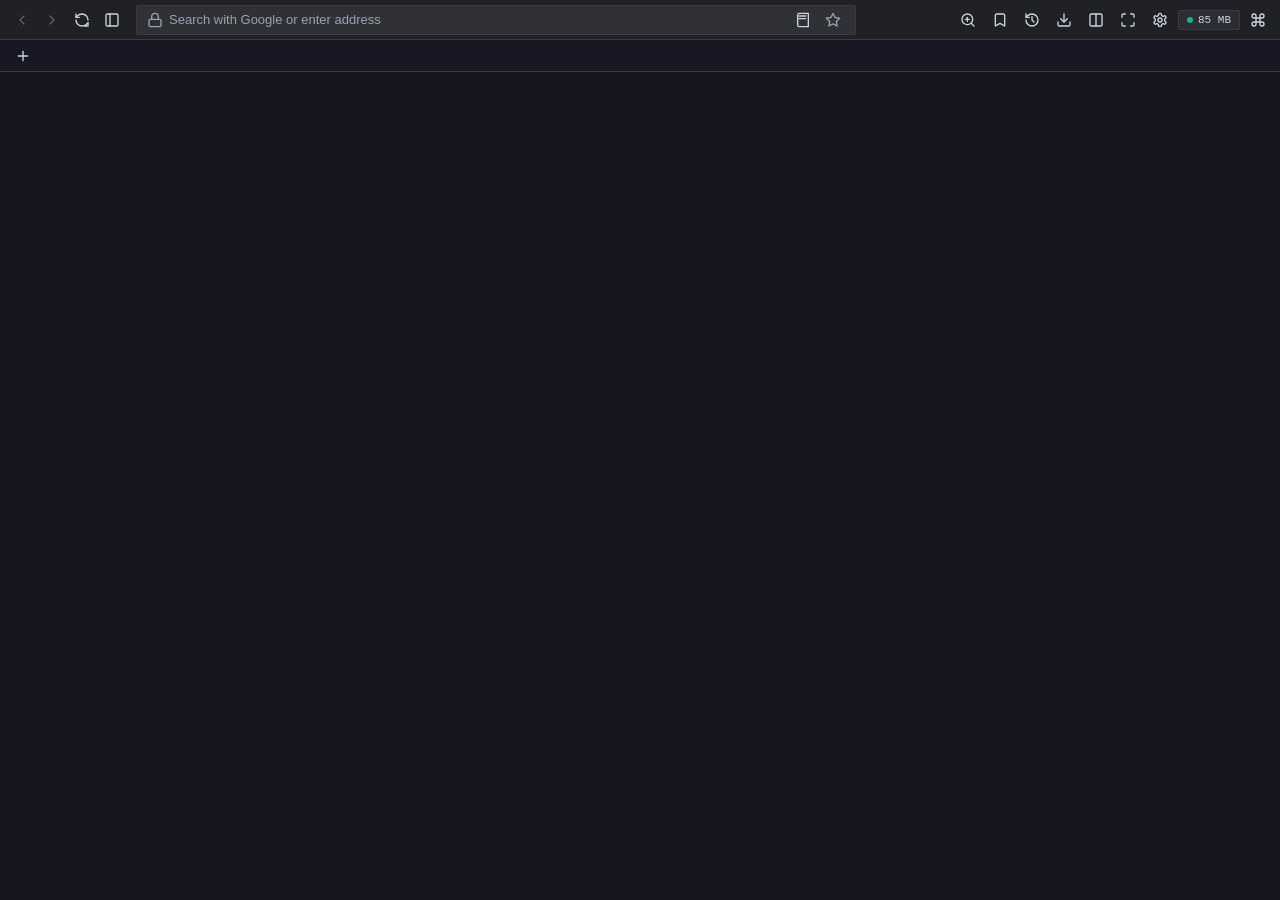
==== commit 21016bd8: "feat(u4): add individual effects toggles and new tab page widget visibility controls to settings" ====
--- a/ui/index.html
+++ b/ui/index.html
@@ -241,9 +241,9 @@
             </div>
           </div>
 
-          <!-- Effects Intensity Slider (For Crazy Skin) -->
-          <div class="settings-section">
-            <div class="settings-section-title">Effects & Motion</div>
+          <!-- Effects Intensity Slider & Individual Toggles (For Crazy Skin) -->
+          <div class="settings-section">
+            <div class="settings-section-title">Effects & Motion (Crazy Skin)</div>
             <div class="settings-row">
               <div>
                 <div class="settings-label">Effects Intensity</div>
@@ -253,6 +253,59 @@
                 <input type="range" id="setting-effects-intensity" min="0" max="100" value="60" style="accent-color: var(--accent-primary);">
                 <span id="effects-intensity-val" style="font-family: var(--font-mono); font-size: 12px;">60%</span>
               </div>
+            </div>
+            <div class="settings-row">
+              <div class="settings-label">Spotlight Glow on Buttons & Tabs</div>
+              <input type="checkbox" id="setting-fx-glow" checked style="accent-color: var(--accent-primary); width: 16px; height: 16px;">
+            </div>
+            <div class="settings-row">
+              <div class="settings-label">3D Perspective Tilt on Cards</div>
+              <input type="checkbox" id="setting-fx-tilt" checked style="accent-color: var(--accent-primary); width: 16px; height: 16px;">
+            </div>
+            <div class="settings-row">
+              <div class="settings-label">Magnetic Button Drift toward Cursor</div>
+              <input type="checkbox" id="setting-fx-magnetic" checked style="accent-color: var(--accent-primary); width: 16px; height: 16px;">
+            </div>
+            <div class="settings-row">
+              <div class="settings-label">Click Ripple Waves</div>
+              <input type="checkbox" id="setting-fx-ripple" checked style="accent-color: var(--accent-primary); width: 16px; height: 16px;">
+            </div>
+            <div class="settings-row">
+              <div class="settings-label">Comet Cursor Trail (Off by default)</div>
+              <input type="checkbox" id="setting-fx-trail" style="accent-color: var(--accent-primary); width: 16px; height: 16px;">
+            </div>
+            <div class="settings-row">
+              <div class="settings-label">Bookmark & Download Confetti Burst</div>
+              <input type="checkbox" id="setting-fx-confetti" checked style="accent-color: var(--accent-primary); width: 16px; height: 16px;">
+            </div>
+            <div class="settings-row">
+              <div class="settings-label">Animated Constellation / Aurora Canvas</div>
+              <input type="checkbox" id="setting-fx-canvas-bg" checked style="accent-color: var(--accent-primary); width: 16px; height: 16px;">
+            </div>
+          </div>
+
+          <!-- New Tab Page Widgets -->
+          <div class="settings-section">
+            <div class="settings-section-title">New Tab Page Widgets</div>
+            <div class="settings-row">
+              <div class="settings-label">Digital Clock</div>
+              <input type="checkbox" id="setting-ntp-clock" checked style="accent-color: var(--accent-primary); width: 16px; height: 16px;">
+            </div>
+            <div class="settings-row">
+              <div class="settings-label">Greeting Header</div>
+              <input type="checkbox" id="setting-ntp-greeting" checked style="accent-color: var(--accent-primary); width: 16px; height: 16px;">
+            </div>
+            <div class="settings-row">
+              <div class="settings-label">Speed-Dial Shortcuts Grid</div>
+              <input type="checkbox" id="setting-ntp-speed-dial" checked style="accent-color: var(--accent-primary); width: 16px; height: 16px;">
+            </div>
+            <div class="settings-row">
+              <div class="settings-label">Quick Notes Scratchpad</div>
+              <input type="checkbox" id="setting-ntp-notes" checked style="accent-color: var(--accent-primary); width: 16px; height: 16px;">
+            </div>
+            <div class="settings-row">
+              <div class="settings-label">Weather Widget Slot</div>
+              <input type="checkbox" id="setting-ntp-weather" checked style="accent-color: var(--accent-primary); width: 16px; height: 16px;">
             </div>
           </div>
 
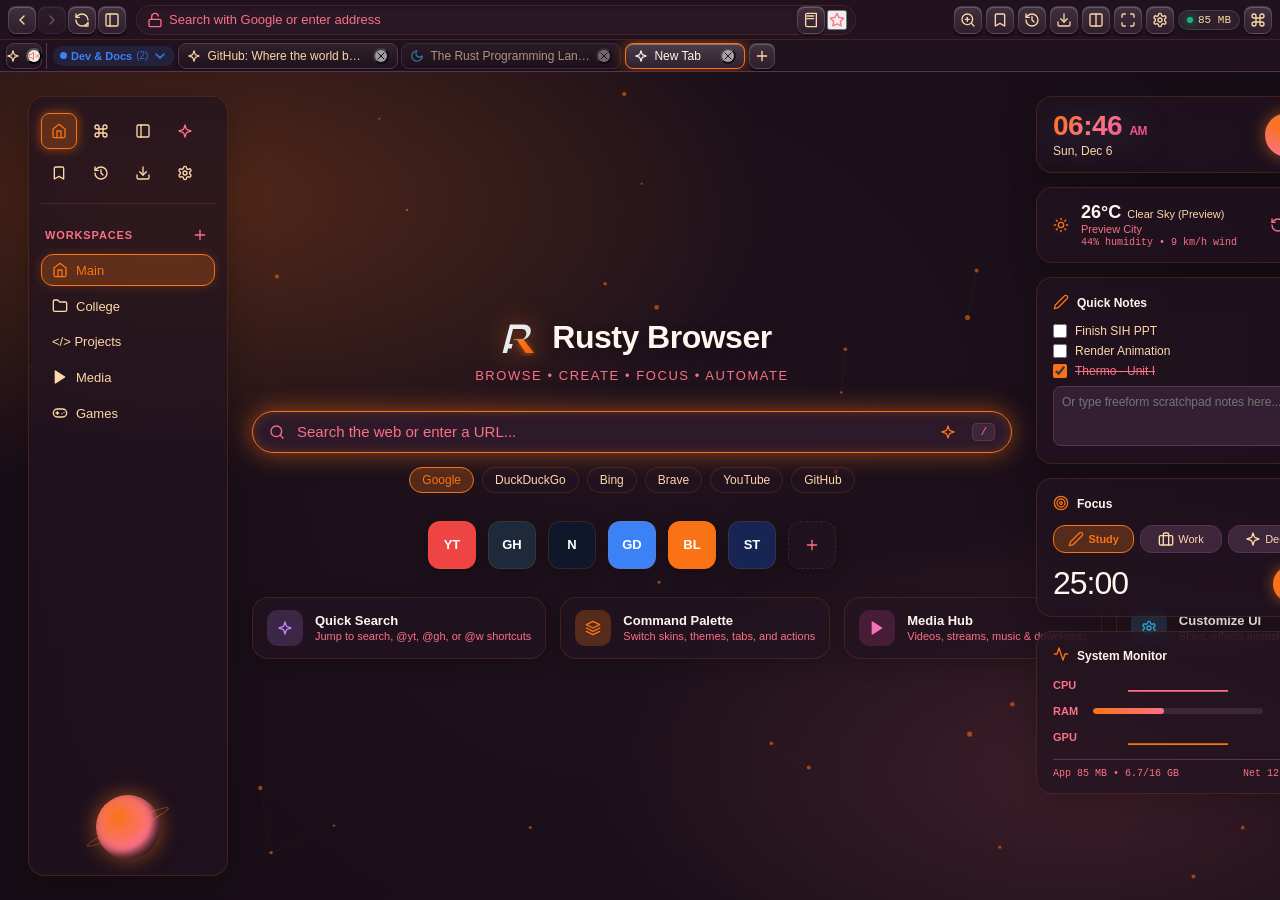
==== commit f70cb5bf: "Remove NTP wallpaper, fix hot skin switching, add live weather and real Windows telemetry" ====
--- a/ui/index.html
+++ b/ui/index.html
@@ -304,7 +304,7 @@
               <input type="checkbox" id="setting-ntp-notes" checked style="accent-color: var(--accent-primary); width: 16px; height: 16px;">
             </div>
             <div class="settings-row">
-              <div class="settings-label">Weather Widget Slot</div>
+              <div class="settings-label">Live Weather Widget</div>
               <input type="checkbox" id="setting-ntp-weather" checked style="accent-color: var(--accent-primary); width: 16px; height: 16px;">
             </div>
           </div>
--- a/ui/css/themes.css
+++ b/ui/css/themes.css
@@ -26,6 +26,12 @@
   --accent-primary: #8ab4f8;
   --accent-secondary: #38bdf8;
   --accent-highlight: rgba(138, 180, 248, 0.2);
+  --accent-glow: rgba(138, 180, 248, 0.45);
+
+  --bg-glass: rgba(15, 23, 42, 0.65);
+  --bg-glass-hover: rgba(30, 41, 59, 0.8);
+  --bg-glass-input: rgba(18, 24, 38, 0.78);
+  --border-glass: rgba(255, 255, 255, 0.1);
 }
 
 /* ── 2. Light Theme ──────────────────────────────────────────────────────── */
@@ -35,7 +41,7 @@
   --bg-surface-alt: #f1f5f9;
   --bg-canvas: #e2e8f0;
   --bg-subtle: #e2e8f0;
-  --bg-hover: #e2e8f0;
+  --bg-hover: #cbd5e1;
   --bg-input: #ffffff;
   --bg-input-focus: #ffffff;
   --bg-tab: #f1f5f9;
@@ -51,6 +57,12 @@
   --accent-primary: #1a73e8;
   --accent-secondary: #0284c7;
   --accent-highlight: rgba(26, 115, 232, 0.15);
+  --accent-glow: rgba(26, 115, 232, 0.35);
+
+  --bg-glass: rgba(255, 255, 255, 0.78);
+  --bg-glass-hover: rgba(255, 255, 255, 0.92);
+  --bg-glass-input: rgba(255, 255, 255, 0.88);
+  --border-glass: rgba(15, 23, 42, 0.12);
 }
 
 /* ── 3. AMOLED Black (True 0x000000 for OLED efficiency) ─────────────────── */
@@ -76,6 +88,11 @@
   --accent-primary: #3b82f6;
   --accent-secondary: #60a5fa;
   --accent-highlight: rgba(59, 130, 246, 0.25);
+  --accent-glow: rgba(59, 130, 246, 0.5);
+  --bg-glass: rgba(10, 10, 10, 0.78);
+  --bg-glass-hover: rgba(24, 24, 27, 0.9);
+  --bg-glass-input: rgba(15, 15, 18, 0.85);
+  --border-glass: rgba(255, 255, 255, 0.1);
 }
 
 /* ── 4. Aurora (Deep Northern Teal & Emerald) ────────────────────────────── */
@@ -101,6 +118,11 @@
   --accent-primary: #2dd4bf;
   --accent-secondary: #34d399;
   --accent-highlight: rgba(45, 212, 191, 0.25);
+  --accent-glow: rgba(45, 212, 191, 0.5);
+  --bg-glass: rgba(11, 26, 35, 0.72);
+  --bg-glass-hover: rgba(20, 46, 61, 0.85);
+  --bg-glass-input: rgba(15, 36, 48, 0.82);
+  --border-glass: rgba(45, 212, 191, 0.18);
 }
 
 /* ── 5. Cyberpunk (Neon Yellow, Electric Magenta & Cyan) ─────────────────── */
@@ -126,6 +148,11 @@
   --accent-primary: #facc15;
   --accent-secondary: #ec4899;
   --accent-highlight: rgba(250, 204, 21, 0.3);
+  --accent-glow: rgba(250, 204, 21, 0.55);
+  --bg-glass: rgba(18, 19, 32, 0.74);
+  --bg-glass-hover: rgba(32, 33, 54, 0.88);
+  --bg-glass-input: rgba(24, 25, 38, 0.84);
+  --border-glass: rgba(250, 204, 21, 0.18);
 }
 
 /* ── 6. Sunset (Warm Twilight, Tangerine & Rose) ─────────────────────────── */
@@ -151,6 +178,11 @@
   --accent-primary: #f97316;
   --accent-secondary: #fb7185;
   --accent-highlight: rgba(249, 115, 22, 0.25);
+  --accent-glow: rgba(249, 115, 22, 0.55);
+  --bg-glass: rgba(34, 20, 32, 0.72);
+  --bg-glass-hover: rgba(48, 28, 45, 0.85);
+  --bg-glass-input: rgba(43, 26, 41, 0.82);
+  --border-glass: rgba(249, 115, 22, 0.16);
 }
 
 /* ── 7. Matcha (Forest Sage & Soothing Leaf Green) ───────────────────────── */
@@ -176,6 +208,11 @@
   --accent-primary: #4ade80;
   --accent-secondary: #22c55e;
   --accent-highlight: rgba(74, 222, 128, 0.22);
+  --accent-glow: rgba(74, 222, 128, 0.45);
+  --bg-glass: rgba(22, 29, 24, 0.72);
+  --bg-glass-hover: rgba(35, 45, 38, 0.85);
+  --bg-glass-input: rgba(28, 36, 30, 0.82);
+  --border-glass: rgba(74, 222, 128, 0.16);
 }
 
 /* ── 8. Sakura (Blossom Plum & Soft Rose) ────────────────────────────────── */
@@ -201,4 +238,9 @@
   --accent-primary: #f472b6;
   --accent-secondary: #fda4af;
   --accent-highlight: rgba(244, 114, 182, 0.25);
-}
+  --accent-glow: rgba(244, 114, 182, 0.5);
+  --bg-glass: rgba(31, 22, 28, 0.72);
+  --bg-glass-hover: rgba(47, 34, 43, 0.85);
+  --bg-glass-input: rgba(39, 28, 35, 0.82);
+  --border-glass: rgba(244, 114, 182, 0.16);
+}
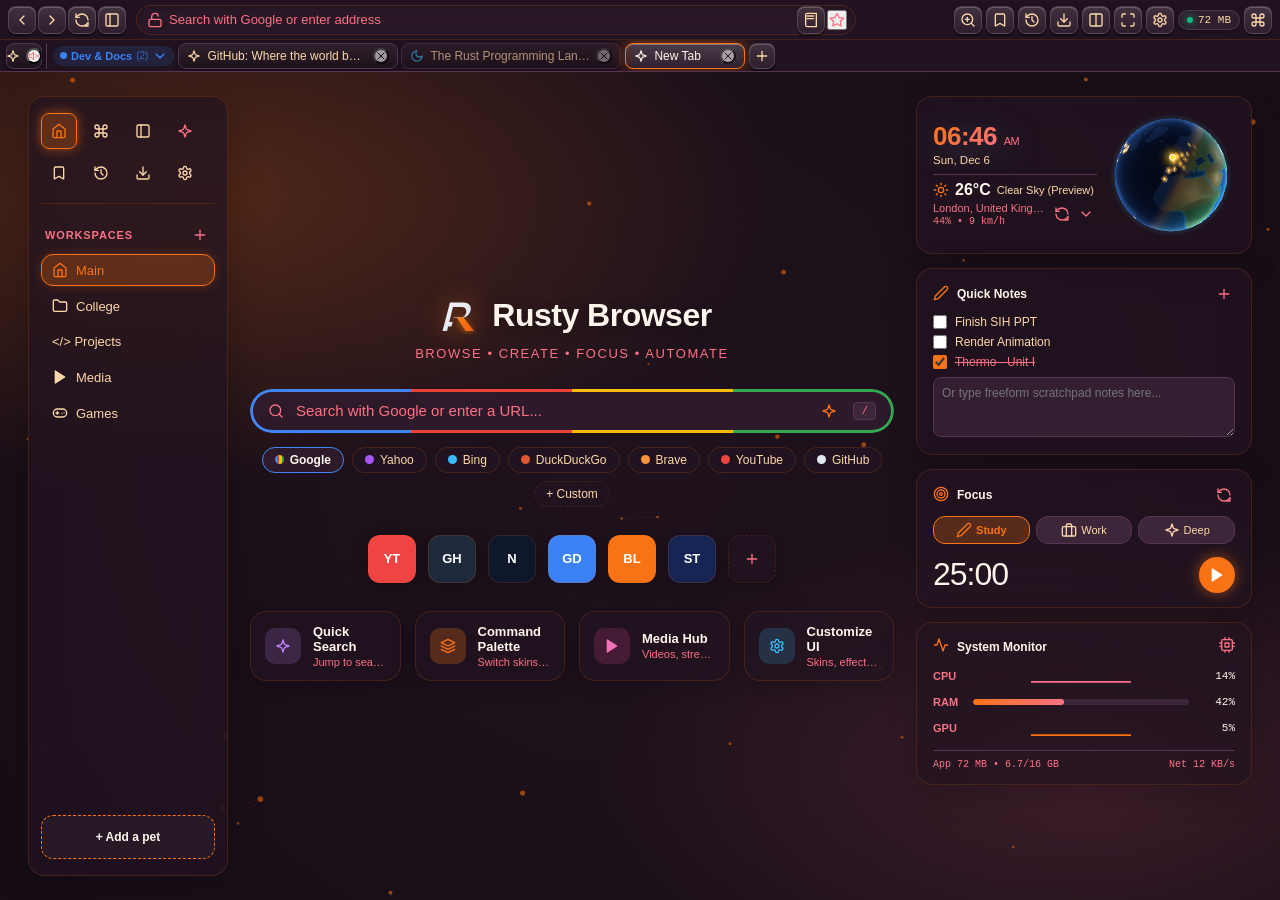
==== commit 33faddf2: "feat: complete Part A (Time&Weather, WebGL Earth, Pet, Search Outline) and Part B (Split View, Middl" ====
--- a/ui/index.html
+++ b/ui/index.html
@@ -13,6 +13,7 @@
   <script src="js/icons.js"></script>
   <script src="js/bridge.js"></script>
   <script src="js/settings.js"></script>
+  <script src="js/engines.js"></script>
 </head>
 <body>
   <!-- Thin hover trigger for Zen / Focus Mode -->
@@ -68,7 +69,7 @@
         <button id="btn-sidepanel-downloads" class="btn-icon" title="Downloads Panel (Ctrl+J)">
           <script>document.write(window.Icons.get('download', '', 15));</script>
         </button>
-        <button id="btn-split-view" class="btn-icon" title="Split View (needs Rust support)">
+        <button id="btn-split-view" class="btn-icon" title="Toggle Split View (Ctrl+\\)">
           <script>document.write(window.Icons.get('split-view', '', 15));</script>
         </button>
         <button id="btn-zen" class="btn-icon" title="Zen Focus Mode (F11)">
@@ -137,8 +138,30 @@
         <div id="tabs-sidebar-list" class="sidebar-tabs-list"></div>
       </aside>
 
-      <!-- Content Viewport (Child WebView2 sits here, or mock iframe in standalone browser) -->
-      <main id="content-viewport"></main>
+      <!-- Content Viewport (Child WebView2 sits here, or mock iframe / split panes) -->
+      <main id="content-viewport">
+        <div id="split-controls-bar" class="split-controls-bar">
+          <div id="split-bar-left" class="split-pane-bar focused">
+            <span id="split-badge-left" class="split-pane-badge" title="Focus Left Pane">L</span>
+            <input id="split-left-url" class="split-pane-url" type="text" placeholder="Left pane URL or search..." autocomplete="off" spellcheck="false">
+          </div>
+          <div class="split-center-actions">
+            <button id="btn-split-swap" class="split-action-btn" type="button" title="Swap Left & Right Panes">&#x21C4; Swap</button>
+            <button id="btn-split-close" class="split-action-btn danger" type="button" title="Close Split View">&#x2715; Close Split</button>
+          </div>
+          <div id="split-bar-right" class="split-pane-bar">
+            <span id="split-badge-right" class="split-pane-badge" title="Focus Right Pane">R</span>
+            <input id="split-right-url" class="split-pane-url" type="text" placeholder="Right pane URL or search..." autocomplete="off" spellcheck="false">
+          </div>
+        </div>
+        <div id="split-panes-stage" class="split-panes-stage">
+          <div id="split-pane-left" class="split-pane-slot"></div>
+          <div id="split-divider" class="split-divider" title="Drag to resize split panes (double-click to reset 50/50)">
+            <div class="split-divider-grip"></div>
+          </div>
+          <div id="split-pane-right" class="split-pane-slot"></div>
+        </div>
+      </main>
 
       <!-- ── Side Panel (Takes physical layout space, zero overlay) ─────── -->
       <aside id="side-panel">
@@ -161,7 +184,7 @@
       </aside>
     </div>
 
-    <!-- ── Modal Overlay for Command Palette (Ctrl+K) & Settings ────────── -->
+    <!-- ── Modal Overlay for Command Palette (Ctrl+K), Settings, Memory & Confirm ── -->
     <div id="modal-overlay">
       <!-- Command Palette Modal -->
       <div id="command-palette" class="command-palette" style="display: none;">
@@ -170,6 +193,56 @@
           <input id="palette-input" class="palette-input" type="text" placeholder="Type a command or search tabs (e.g. skin, theme, tabs)..." autocomplete="off" spellcheck="false">
         </div>
         <div id="palette-results" class="palette-results"></div>
+      </div>
+
+      <!-- Memory Breakdown Modal -->
+      <div id="memory-modal" class="memory-modal" style="display: none;">
+        <div class="settings-header">
+          <div>
+            <div class="settings-title">Process Memory Breakdown</div>
+            <div class="settings-desc" id="memory-modal-subtitle">Private Working Set across Rusty Browser process tree</div>
+          </div>
+          <button id="memory-close-btn" class="btn-icon" title="Close Memory Breakdown">
+            <script>document.write(window.Icons.get('close', '', 16));</script>
+          </button>
+        </div>
+        <div class="memory-modal-body">
+          <div class="memory-summary-grid" id="memory-summary-grid"></div>
+          <div class="memory-note" id="memory-taskmgr-note"></div>
+          <div class="memory-table-wrap">
+            <table class="memory-table">
+              <thead>
+                <tr>
+                  <th>Role / Type</th>
+                  <th>Process</th>
+                  <th>PID</th>
+                  <th class="num">Private WS</th>
+                  <th class="num">Working Set</th>
+                  <th class="num">Commit</th>
+                </tr>
+              </thead>
+              <tbody id="memory-table-body"></tbody>
+              <tfoot id="memory-table-foot"></tfoot>
+            </table>
+          </div>
+        </div>
+        <div class="memory-modal-footer">
+          <span id="memory-copy-status" class="settings-desc"></span>
+          <div style="display: flex; gap: 8px;">
+            <button id="btn-copy-memory-report" class="btn-primary-sm" type="button">Copy Report</button>
+            <button id="btn-close-memory-footer" class="btn-secondary-sm" type="button">Close</button>
+          </div>
+        </div>
+      </div>
+
+      <!-- Non-blocking Confirmation Modal (e.g. closing pinned tabs) -->
+      <div id="confirm-modal" class="confirm-modal" style="display: none;">
+        <div class="confirm-title" id="confirm-modal-title">Confirm Action</div>
+        <div class="confirm-message" id="confirm-modal-message">Are you sure?</div>
+        <div class="confirm-actions">
+          <button id="confirm-modal-cancel" class="btn-secondary-sm" type="button">Cancel</button>
+          <button id="confirm-modal-ok" class="btn-primary-sm" type="button">Close Tab</button>
+        </div>
       </div>
 
       <!-- Full Settings Modal -->
@@ -239,6 +312,13 @@
                 <option value="relaxed">Relaxed</option>
               </select>
             </div>
+            <div class="settings-row">
+              <div>
+                <div class="settings-label">Open new tabs in background</div>
+                <div class="settings-desc">Middle-click and Ctrl+click open links, bookmarks, history, speed dial and rail items behind the active tab</div>
+              </div>
+              <input type="checkbox" id="setting-open-tabs-background" checked style="accent-color: var(--accent-primary); width: 16px; height: 16px;">
+            </div>
           </div>
 
           <!-- Effects Intensity Slider & Individual Toggles (For Crazy Skin) -->
@@ -307,6 +387,87 @@
               <div class="settings-label">Live Weather Widget</div>
               <input type="checkbox" id="setting-ntp-weather" checked style="accent-color: var(--accent-primary); width: 16px; height: 16px;">
             </div>
+            <div class="settings-row">
+              <div>
+                <div class="settings-label">Weather &amp; Globe City</div>
+                <div class="settings-desc">Preferred city for weather &amp; globe pin (leave blank for timezone centroid)</div>
+              </div>
+              <div style="display: flex; align-items: center; gap: 6px;">
+                <input type="text" id="setting-weather-location" maxlength="64" placeholder="Auto (timezone)" style="width: 150px; padding: 4px 8px; border-radius: 4px; background: var(--bg-input); color: var(--text-primary); border: 1px solid var(--border-subtle);">
+                <button id="btn-apply-weather-location" class="btn-secondary-sm" type="button">Apply</button>
+              </div>
+            </div>
+            <div class="settings-row">
+              <div>
+                <div class="settings-label">3D Globe Cloud Layer</div>
+                <div class="settings-desc">Overlay cloud wisp shading across the Time &amp; Weather Earth globe</div>
+              </div>
+              <input type="checkbox" id="setting-ntp-globe-clouds" style="accent-color: var(--accent-primary); width: 16px; height: 16px;">
+            </div>
+          </div>
+
+          <!-- Companion Pet Section (Crazy Skin Only) -->
+          <div class="settings-section" id="settings-pet-section">
+            <div class="settings-section-title">Pet (Crazy Skin Only)</div>
+            <div id="settings-pet-minimal-note" class="settings-desc" style="display: none; padding: 10px 12px; border-radius: 6px; background: var(--bg-surface-alt); border: 1px solid var(--border-subtle);">
+              Companion Pet is a Crazy-skin-only feature and is not loaded in Minimal skin (0 MB memory cost). Switch to the Crazy skin above to adopt or customize your pet.
+            </div>
+            <div id="settings-pet-crazy-controls">
+              <div class="settings-row">
+                <div>
+                  <div class="settings-label">Companion Species</div>
+                  <div class="settings-desc">Original layered SVG companion shown at the bottom of the New Tab rail</div>
+                </div>
+                <select id="setting-pet-type" style="padding: 4px 8px; border-radius: 4px; background: var(--bg-input); color: var(--text-primary); border: 1px solid var(--border-subtle);">
+                  <option value="">None (No pet)</option>
+                  <option value="dog">Dog</option>
+                  <option value="cat">Cat</option>
+                  <option value="robot">Robot</option>
+                  <option value="fox">Fox</option>
+                  <option value="slime">Slime</option>
+                </select>
+              </div>
+              <div class="settings-row">
+                <div>
+                  <div class="settings-label">Pet Name</div>
+                  <div class="settings-desc">Displayed under your companion in the left rail</div>
+                </div>
+                <input type="text" id="setting-pet-name" maxlength="24" placeholder="Pixel" style="width: 150px; padding: 4px 8px; border-radius: 4px; background: var(--bg-input); color: var(--text-primary); border: 1px solid var(--border-subtle);">
+              </div>
+              <div class="settings-row">
+                <div>
+                  <div class="settings-label">Color &amp; Accessory</div>
+                  <div class="settings-desc">Customize fur/shell tint and wearables</div>
+                </div>
+                <div style="display: flex; align-items: center; gap: 8px;">
+                  <input type="color" id="setting-pet-color" value="#f97316" style="border: none; background: transparent; cursor: pointer; width: 32px; height: 28px;">
+                  <select id="setting-pet-accessory" style="padding: 4px 8px; border-radius: 4px; background: var(--bg-input); color: var(--text-primary); border: 1px solid var(--border-subtle);">
+                    <option value="none">No Accessory</option>
+                    <option value="collar">Collar</option>
+                    <option value="bow">Bow</option>
+                    <option value="hat">Hat</option>
+                    <option value="glasses">Glasses</option>
+                  </select>
+                </div>
+              </div>
+              <div class="settings-row">
+                <div>
+                  <div class="settings-label">Let my pet roam</div>
+                  <div class="settings-desc">Walk along the top of the toolbar and sit on the active tab (never blocks clicks)</div>
+                </div>
+                <input type="checkbox" id="setting-pet-roam" style="accent-color: var(--accent-primary); width: 16px; height: 16px;">
+              </div>
+              <div class="settings-row">
+                <div>
+                  <div class="settings-label" id="setting-pet-mood-label">Mood: content</div>
+                  <div class="settings-desc">Give your companion a treat or remove it anytime</div>
+                </div>
+                <div style="display: flex; align-items: center; gap: 8px;">
+                  <button id="btn-settings-pet-treat" class="btn-secondary-sm" type="button">Feed Treat</button>
+                  <button id="btn-settings-pet-remove" class="btn-icon" type="button" style="width: auto; padding: 4px 10px; border: 1px solid #f87171; color: #f87171; font-size: 12px;">Remove Pet</button>
+                </div>
+              </div>
+            </div>
           </div>
 
           <!-- Search Engine Section -->
@@ -315,16 +476,37 @@
             <div class="settings-row">
               <div>
                 <div class="settings-label">Default Search Provider</div>
-                <div class="settings-desc">Used for non-URL queries typed into the address bar</div>
+                <div class="settings-desc">Used for non-URL queries typed into the address bar and New Tab search</div>
               </div>
               <select id="setting-search-engine" style="padding: 4px 8px; border-radius: 4px; background: var(--bg-input); color: var(--text-primary); border: 1px solid var(--border-subtle);">
                 <option value="google">Google</option>
+                <option value="yahoo">Yahoo</option>
+                <option value="bing">Bing</option>
                 <option value="duckduckgo">DuckDuckGo</option>
-                <option value="bing">Bing</option>
                 <option value="brave">Brave</option>
                 <option value="youtube">YouTube</option>
                 <option value="github">GitHub</option>
               </select>
+            </div>
+            <div class="settings-row">
+              <div>
+                <div class="settings-label">Show engine-colored outline on toolbar address bar</div>
+                <div class="settings-desc">Highlights the toolbar omnibox with the active engine color while typing a search</div>
+              </div>
+              <input type="checkbox" id="setting-omnibox-outline" checked style="accent-color: var(--accent-primary); width: 16px; height: 16px;">
+            </div>
+            <div class="settings-row" style="flex-direction: column; align-items: stretch; gap: 8px;">
+              <div>
+                <div class="settings-label">Custom Search Engines</div>
+                <div class="settings-desc">Add a search engine with a custom URL template (%s) and outline color</div>
+              </div>
+              <div id="custom-engines-list" class="custom-engines-list"></div>
+              <form id="settings-custom-engine-form" class="custom-engine-form-row">
+                <input type="text" id="custom-engine-name" class="panel-search-input" placeholder="Name (e.g. Kagi)" maxlength="32" style="width: 130px; flex-shrink: 0;">
+                <input type="text" id="custom-engine-template" class="panel-search-input" placeholder="https://example.com/search?q=%s" style="flex: 1; min-width: 160px;">
+                <input type="color" id="custom-engine-color" value="#f97316" title="Outline color" style="width: 34px; height: 28px; border: 1px solid var(--border-subtle); border-radius: 4px; background: transparent; cursor: pointer; padding: 1px;">
+                <button type="submit" id="btn-add-custom-engine" class="btn-primary-sm">Add Engine</button>
+              </form>
             </div>
           </div>
 
--- a/ui/css/base.css
+++ b/ui/css/base.css
@@ -7,6 +7,27 @@
   box-sizing: border-box;
   margin: 0;
   padding: 0;
+}
+
+@property --outline-c1 {
+  syntax: '<color>';
+  inherits: true;
+  initial-value: #4285F4;
+}
+@property --outline-c2 {
+  syntax: '<color>';
+  inherits: true;
+  initial-value: #EA4335;
+}
+@property --outline-c3 {
+  syntax: '<color>';
+  inherits: true;
+  initial-value: #FBBC05;
+}
+@property --outline-c4 {
+  syntax: '<color>';
+  inherits: true;
+  initial-value: #34A853;
 }
 
 :root {
@@ -139,6 +160,57 @@
   background-color: var(--bg-input-focus);
 }
 
+/* ── Engine-Colored Mask Border (Zero GPU blur, crisp 200ms transition) ─── */
+.engine-outline-box {
+  position: relative;
+  border-color: transparent !important;
+  caret-color: var(--engine-caret, var(--accent-primary));
+}
+
+.engine-outline-box::before {
+  content: '';
+  position: absolute;
+  inset: 0;
+  border-radius: inherit;
+  padding: 1.75px;
+  background: linear-gradient(
+    90deg,
+    var(--outline-c1) 0% 25%,
+    var(--outline-c2) 25% 50%,
+    var(--outline-c3) 50% 75%,
+    var(--outline-c4) 75% 100%
+  );
+  -webkit-mask: linear-gradient(#fff 0 0) content-box, linear-gradient(#fff 0 0);
+  -webkit-mask-composite: xor;
+  mask: linear-gradient(#fff 0 0) content-box, linear-gradient(#fff 0 0);
+  mask-composite: exclude;
+  pointer-events: none;
+  z-index: 2;
+  transition:
+    --outline-c1 200ms ease,
+    --outline-c2 200ms ease,
+    --outline-c3 200ms ease,
+    --outline-c4 200ms ease,
+    padding 150ms ease;
+}
+
+.engine-outline-box:focus-within::before {
+  padding: 3px;
+}
+
+.omnibox.engine-outline-box.omnibox-search-active::before {
+  inset: -1px;
+  padding: 1.75px;
+}
+
+.omnibox.engine-outline-box.omnibox-search-active:focus-within::before {
+  padding: 2.75px;
+}
+
+.engine-outline-box input {
+  caret-color: var(--engine-caret, var(--accent-primary));
+}
+
 .omnibox-security-icon {
   display: flex;
   align-items: center;
@@ -1086,4 +1158,402 @@
   flex-shrink: 0;
 }
 
-
+/* ── Memory Breakdown & Confirmation Modals ─────────────────────────────── */
+.memory-modal {
+  width: 720px;
+  max-width: 92vw;
+  max-height: 82vh;
+  background-color: var(--bg-surface);
+  border: 1px solid var(--border-subtle);
+  border-radius: var(--radius-lg);
+  box-shadow: 0 24px 48px rgba(0, 0, 0, 0.6);
+  display: flex;
+  flex-direction: column;
+  overflow: hidden;
+}
+
+.memory-modal-body {
+  flex: 1;
+  overflow-y: auto;
+  padding: 18px 22px;
+  display: flex;
+  flex-direction: column;
+  gap: 14px;
+}
+
+.memory-summary-grid {
+  display: grid;
+  grid-template-columns: repeat(auto-fit, minmax(135px, 1fr));
+  gap: 10px;
+}
+
+.memory-summary-pill,
+.memory-summary-card {
+  padding: 10px 12px;
+  border-radius: var(--radius-sm);
+  background-color: var(--bg-surface-alt);
+  border: 1px solid var(--border-subtle);
+  display: flex;
+  flex-direction: column;
+  gap: 2px;
+}
+
+.memory-summary-label {
+  font-size: 11px;
+  color: var(--text-muted);
+}
+
+.memory-summary-val,
+.memory-summary-value {
+  font-size: 16px;
+  font-weight: 700;
+  font-family: var(--font-mono);
+  color: var(--text-primary);
+}
+
+.memory-summary-sub {
+  font-size: 11px;
+  color: var(--text-secondary);
+}
+
+.memory-note {
+  font-size: 12px;
+  line-height: 1.45;
+  color: var(--text-secondary);
+  background-color: var(--bg-subtle);
+  border: 1px solid var(--border-subtle);
+  border-radius: var(--radius-sm);
+  padding: 10px 12px;
+}
+
+.memory-table-wrap {
+  border: 1px solid var(--border-subtle);
+  border-radius: var(--radius-sm);
+  overflow: hidden;
+}
+
+.memory-table {
+  width: 100%;
+  border-collapse: collapse;
+  font-size: 12px;
+}
+
+.memory-table th,
+.memory-table td {
+  padding: 8px 10px;
+  text-align: left;
+  border-bottom: 1px solid var(--border-subtle);
+}
+
+.memory-table th {
+  background-color: var(--bg-surface-alt);
+  color: var(--text-secondary);
+  font-weight: 600;
+  font-size: 11px;
+  text-transform: uppercase;
+  letter-spacing: 0.4px;
+}
+
+.memory-table td.num,
+.memory-table th.num {
+  text-align: right;
+  font-family: var(--font-mono);
+}
+
+.memory-table tbody tr:hover {
+  background-color: var(--bg-hover);
+}
+
+.memory-table tfoot td {
+  font-weight: 700;
+  background-color: var(--bg-surface-alt);
+  border-bottom: none;
+}
+
+.memory-modal-footer {
+  display: flex;
+  align-items: center;
+  justify-content: space-between;
+  padding: 12px 22px;
+  border-top: 1px solid var(--border-subtle);
+  background-color: var(--bg-surface-alt);
+}
+
+.confirm-modal {
+  width: 400px;
+  max-width: 90vw;
+  background-color: var(--bg-surface);
+  border: 1px solid var(--border-active);
+  border-radius: var(--radius-lg);
+  box-shadow: 0 20px 44px rgba(0, 0, 0, 0.55);
+  padding: 20px 22px;
+  display: flex;
+  flex-direction: column;
+  gap: 12px;
+}
+
+.confirm-title {
+  font-size: 15px;
+  font-weight: 600;
+  color: var(--text-primary);
+}
+
+.confirm-message {
+  font-size: 13px;
+  line-height: 1.45;
+  color: var(--text-secondary);
+}
+
+.confirm-actions {
+  display: flex;
+  justify-content: flex-end;
+  gap: 8px;
+  margin-top: 4px;
+}
+
+.btn-primary-sm,
+.btn-secondary-sm {
+  padding: 6px 14px;
+  border-radius: var(--radius-sm);
+  font-size: 12px;
+  font-weight: 600;
+  cursor: pointer;
+  border: 1px solid transparent;
+}
+
+.btn-primary-sm {
+  background-color: var(--accent-primary);
+  color: #ffffff;
+}
+
+.btn-primary-sm:hover {
+  filter: brightness(1.08);
+}
+
+.btn-secondary-sm {
+  background-color: var(--bg-subtle);
+  border-color: var(--border-subtle);
+  color: var(--text-primary);
+}
+
+.btn-secondary-sm:hover {
+  background-color: var(--bg-hover);
+}
+
+/* ── Split View Container, Per-Pane Address Bars & Draggable Divider ──── */
+#content-viewport.split-active {
+  display: flex;
+  flex-direction: column;
+  overflow: hidden;
+  --split-ratio: 50%;
+}
+
+.split-controls-bar {
+  display: none;
+  align-items: center;
+  gap: 8px;
+  height: 36px;
+  padding: 4px 10px;
+  background-color: var(--bg-surface);
+  border-bottom: 1px solid var(--border-subtle);
+  flex-shrink: 0;
+  z-index: 5;
+}
+
+#content-viewport.split-active .split-controls-bar {
+  display: flex;
+}
+
+.split-pane-bar {
+  flex: 1;
+  min-width: 110px;
+  height: 26px;
+  display: flex;
+  align-items: center;
+  gap: 6px;
+  padding: 0 8px;
+  border-radius: var(--radius-sm);
+  background-color: var(--bg-input);
+  border: 1px solid var(--border-subtle);
+  transition: border-color 140ms ease, background-color 140ms ease;
+}
+
+.split-pane-bar.focused {
+  border-color: var(--accent-primary);
+  background-color: var(--bg-surface-alt);
+}
+
+.split-pane-badge {
+  font-size: 10px;
+  font-weight: 700;
+  padding: 1px 5px;
+  border-radius: 4px;
+  background-color: var(--bg-subtle);
+  color: var(--text-muted);
+  cursor: pointer;
+  user-select: none;
+  flex-shrink: 0;
+}
+
+.split-pane-bar.focused .split-pane-badge {
+  background-color: var(--accent-primary);
+  color: #ffffff;
+}
+
+.split-pane-url {
+  flex: 1;
+  min-width: 0;
+  border: none;
+  outline: none;
+  background: transparent;
+  color: var(--text-primary);
+  font-size: 12px;
+  font-family: var(--font-system);
+}
+
+.split-pane-url::placeholder {
+  color: var(--text-muted);
+}
+
+.split-center-actions {
+  display: flex;
+  align-items: center;
+  gap: 6px;
+  flex-shrink: 0;
+}
+
+.split-action-btn {
+  display: inline-flex;
+  align-items: center;
+  gap: 4px;
+  height: 26px;
+  padding: 0 9px;
+  border-radius: var(--radius-sm);
+  border: 1px solid var(--border-subtle);
+  background-color: var(--bg-subtle);
+  color: var(--text-primary);
+  font-size: 11px;
+  font-weight: 600;
+  cursor: pointer;
+}
+
+.split-action-btn:hover {
+  background-color: var(--bg-hover);
+  border-color: var(--border-active);
+}
+
+.split-action-btn.danger:hover {
+  border-color: #f87171;
+  color: #f87171;
+}
+
+.split-panes-stage {
+  display: none;
+  flex: 1;
+  min-height: 0;
+  width: 100%;
+  position: relative;
+}
+
+#content-viewport.split-active .split-panes-stage {
+  display: flex;
+}
+
+.split-pane-slot {
+  position: relative;
+  height: 100%;
+  min-width: 120px;
+  overflow: hidden;
+}
+
+#split-pane-left {
+  width: calc(var(--split-ratio, 50%) - 4px);
+  flex: 0 0 auto;
+}
+
+#split-pane-right {
+  flex: 1;
+}
+
+.split-divider {
+  width: 8px;
+  flex: 0 0 8px;
+  height: 100%;
+  cursor: col-resize;
+  background-color: var(--bg-surface);
+  border-left: 1px solid var(--border-subtle);
+  border-right: 1px solid var(--border-subtle);
+  display: flex;
+  align-items: center;
+  justify-content: center;
+  user-select: none;
+  touch-action: none;
+  transition: background-color 120ms ease;
+}
+
+.split-divider:hover,
+.split-divider.dragging {
+  background-color: var(--accent-highlight);
+}
+
+.split-divider-grip {
+  width: 2px;
+  height: 36px;
+  border-radius: 2px;
+  background-color: var(--border-active);
+}
+
+.split-divider:hover .split-divider-grip,
+.split-divider.dragging .split-divider-grip {
+  background-color: var(--accent-primary);
+}
+
+/* ── Custom Search Engine Manager (Settings Modal) ──────────────────────── */
+.custom-engines-list {
+  display: flex;
+  flex-direction: column;
+  gap: 6px;
+}
+
+.custom-engine-row {
+  display: flex;
+  align-items: center;
+  gap: 8px;
+  padding: 6px 8px;
+  border-radius: var(--radius-sm);
+  background-color: var(--bg-surface-alt);
+  border: 1px solid var(--border-subtle);
+  font-size: var(--font-size-xs);
+}
+
+.custom-engine-swatch {
+  width: 12px;
+  height: 12px;
+  border-radius: 50%;
+  flex-shrink: 0;
+  border: 1px solid rgba(255, 255, 255, 0.25);
+}
+
+.custom-engine-name {
+  font-weight: 600;
+  color: var(--text-primary);
+}
+
+.custom-engine-tpl {
+  flex: 1;
+  color: var(--text-muted);
+  font-family: var(--font-mono);
+  overflow: hidden;
+  text-overflow: ellipsis;
+  white-space: nowrap;
+}
+
+.custom-engine-form-row {
+  display: flex;
+  align-items: center;
+  gap: 8px;
+  flex-wrap: wrap;
+}
+
+
+
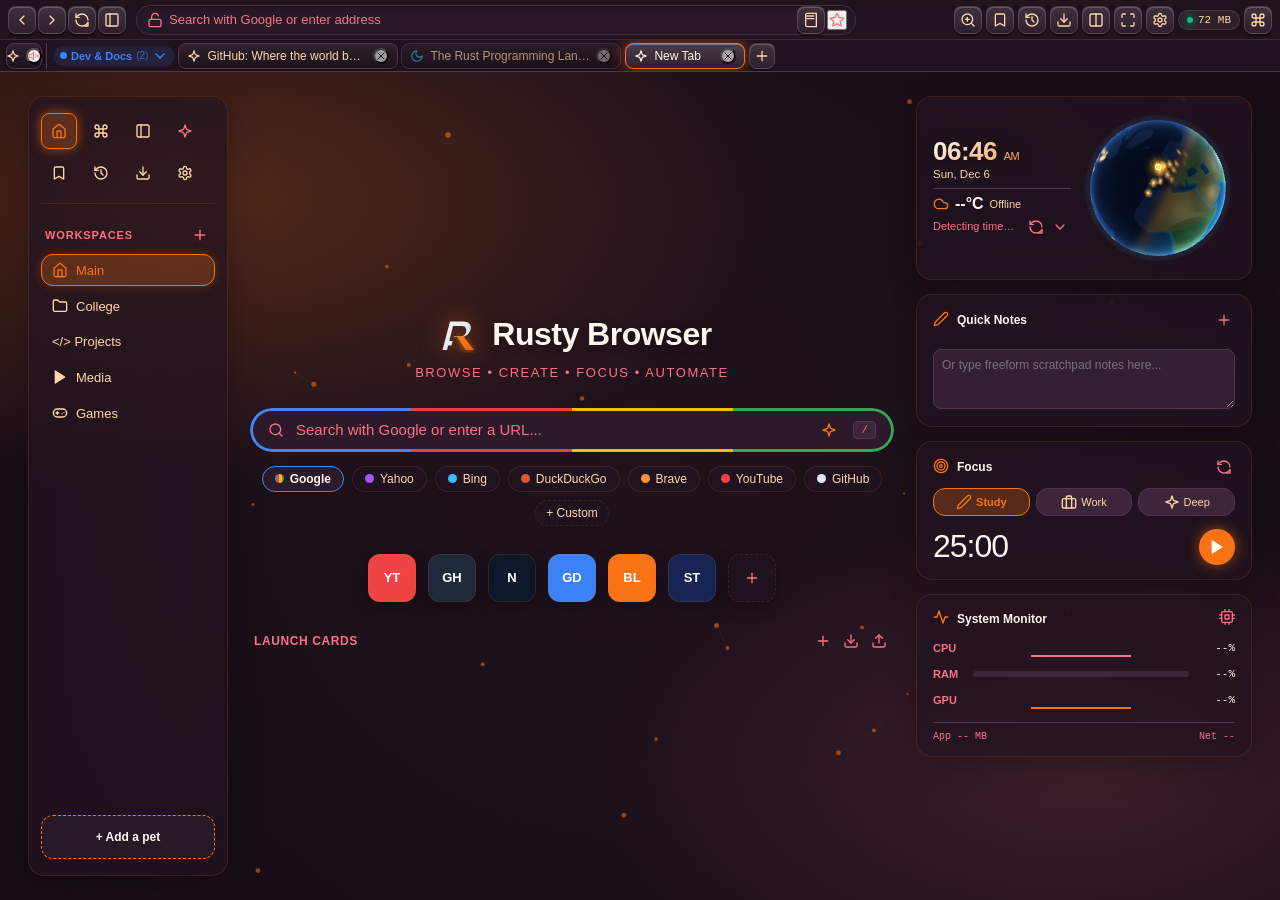
==== commit 92eaac27: "feat: complete Rusty Browser architecture (R0-R9, visual skins, themes, palettes, Linux & Windows pl" ====
--- a/ui/index.html
+++ b/ui/index.html
@@ -267,18 +267,37 @@
               </div>
               <div id="skin-card-crazy" class="skin-card">
                 <div class="skin-card-header">
-                  <span class="skin-card-title">Crazy</span>
+                  <span class="skin-card-title">Softer Dark</span>
                   <span class="skin-card-badge" id="badge-crazy">ACTIVE</span>
                 </div>
-                <div class="settings-desc">3D pop buttons, reactive glows, magnetic drift, glassmorphism blur, particles.</div>
+                <div class="settings-desc">Refined navy, 1.5px glass outlines, muted palettes, 3D pop &amp; pet.</div>
+              </div>
+              <div id="skin-card-mayank" class="skin-card">
+                <div class="skin-card-header">
+                  <span class="skin-card-title">Mayank White</span>
+                  <span class="skin-card-badge" id="badge-mayank">ACTIVE</span>
+                </div>
+                <div class="settings-desc">Airy neumorphic white, dual soft shadows, wind lines &amp; glowing weather orb.</div>
               </div>
             </div>
           </div>
 
           <!-- Themes Section -->
           <div class="settings-section">
-            <div class="settings-section-title">Color Themes</div>
+            <div class="settings-section-title">Color Themes &amp; Accent Palette</div>
             <div id="themes-grid" class="themes-grid"></div>
+            <div class="settings-row" style="margin-top: 8px;">
+              <div>
+                <div class="settings-label">Accent Palette (Softer Dark)</div>
+                <div class="settings-desc">Select one of 4 muted palettes: Graphite, Slate, Mocha, Midnight Blue</div>
+              </div>
+              <select id="setting-accent-palette" style="padding: 4px 8px; border-radius: 4px; background: var(--bg-input); color: var(--text-primary); border: 1px solid var(--border-subtle);">
+                <option value="graphite">Graphite (Electric Blue)</option>
+                <option value="slate">Slate (Icy Blue)</option>
+                <option value="mocha">Mocha (Amber)</option>
+                <option value="midnight_blue">Midnight Blue (Cobalt)</option>
+              </select>
+            </div>
             <div class="settings-row" style="margin-top: 8px;">
               <div>
                 <div class="settings-label">Custom Accent Color</div>
@@ -323,7 +342,34 @@
 
           <!-- Effects Intensity Slider & Individual Toggles (For Crazy Skin) -->
           <div class="settings-section">
-            <div class="settings-section-title">Effects & Motion (Crazy Skin)</div>
+            <div class="settings-section-title">Effects &amp; Motion (Crazy &amp; Mayank Skins)</div>
+            <div class="settings-row">
+              <div>
+                <div class="settings-label">Background Effect</div>
+                <div class="settings-desc">Choose from 18 dynamic background styles or Match Theme</div>
+              </div>
+              <select id="setting-bg-style" style="padding: 4px 8px; border-radius: 4px; background: var(--bg-input); color: var(--text-primary); border: 1px solid var(--border-subtle);">
+                <option value="match_theme" selected>Match Theme (Automatic)</option>
+                <option value="aurora">Aurora (Northern Lights)</option>
+                <option value="deep_space">Deep Space (Twinkling Nebulae)</option>
+                <option value="constellation">Constellation (Connected Nodes)</option>
+                <option value="matrix_rain">Matrix Rain (Digital Glyphs)</option>
+                <option value="waves">Waves (Flowing Mesh)</option>
+                <option value="fireflies">Fireflies (Warm Pulsing Floaters)</option>
+                <option value="minimal_grid">Minimal Grid (Cursor Glow)</option>
+                <option value="geometric_drift">Geometric Drift (Floating Polyhedra)</option>
+                <option value="sunset_horizon">Sunset Horizon (Warm Layers)</option>
+                <option value="bioluminescence">Bioluminescence (Luminous Pulses)</option>
+                <option value="cyber_mesh">Cyber Mesh (Wireframe Plane)</option>
+                <option value="wind_lines">Wind Lines (Airy Breeze Curves)</option>
+                <option value="fog">Fog (Rolling Mist)</option>
+                <option value="bokeh">Bokeh (Focal Light Circles)</option>
+                <option value="warp_speed">Warp Speed (Hyperspace Streaks)</option>
+                <option value="starfield">Starfield (3D Ambient Depth)</option>
+                <option value="solar_flare">Solar Flare (Corona Pulses)</option>
+                <option value="ripple_pond">Ripple Pond (Concentric Ripples)</option>
+              </select>
+            </div>
             <div class="settings-row">
               <div>
                 <div class="settings-label">Effects Intensity</div>
@@ -512,13 +558,21 @@
 
           <!-- Memory Saver Section -->
           <div class="settings-section">
-            <div class="settings-section-title">Performance & Memory</div>
+            <div class="settings-section-title">Performance & Memory Optimization</div>
+            <div class="settings-row">
+              <div>
+                <div class="settings-label">Lite Mode (Low-RAM Optimization)</div>
+                <div class="settings-desc">Forces Minimal skin, pauses background WebGL, disables companion pet, auto-discards background tabs after 60s</div>
+              </div>
+              <input type="checkbox" id="setting-lite-mode" style="accent-color: var(--accent-primary); width: 16px; height: 16px;">
+            </div>
             <div class="settings-row">
               <div>
                 <div class="settings-label">Automatic Background Tab Discarding</div>
                 <div class="settings-desc">Reclaims RAM by freeing WebViews for inactive background tabs</div>
               </div>
               <select id="setting-memory-timeout" style="padding: 4px 8px; border-radius: 4px; background: var(--bg-input); color: var(--text-primary); border: 1px solid var(--border-subtle);">
+                <option value="60">1 minute (Lite)</option>
                 <option value="300">5 minutes</option>
                 <option value="600" selected>10 minutes</option>
                 <option value="900">15 minutes</option>
@@ -533,6 +587,40 @@
               </div>
               <input type="checkbox" id="setting-show-memory" checked style="accent-color: var(--accent-primary); width: 16px; height: 16px;">
             </div>
+            <div class="settings-row" style="flex-direction: column; align-items: stretch; margin-top: 10px;">
+              <div class="settings-label" style="margin-bottom: 6px;">Feature RAM Budget Table</div>
+              <table style="width: 100%; border-collapse: collapse; font-size: 11px; color: var(--text-secondary); background: rgba(0,0,0,0.2); border-radius: 6px; overflow: hidden;">
+                <thead>
+                  <tr style="background: rgba(255,255,255,0.04); text-align: left;">
+                    <th style="padding: 6px 8px;">Subsystem</th>
+                    <th style="padding: 6px 8px;">Crazy Skin</th>
+                    <th style="padding: 6px 8px;">Minimal / Lite</th>
+                  </tr>
+                </thead>
+                <tbody>
+                  <tr style="border-bottom: 1px solid rgba(255,255,255,0.03);">
+                    <td style="padding: 5px 8px;">UI Webview Shell</td>
+                    <td style="padding: 5px 8px;">&lt; 120 MB (Obs: 39.6 MB)</td>
+                    <td style="padding: 5px 8px; color: var(--accent-primary); font-weight: 600;">&lt; 60 MB (Obs: 14.1 MB)</td>
+                  </tr>
+                  <tr style="border-bottom: 1px solid rgba(255,255,255,0.03);">
+                    <td style="padding: 5px 8px;">3D Earth Globe</td>
+                    <td style="padding: 5px 8px;">~25 MB VRAM (30 FPS cap)</td>
+                    <td style="padding: 5px 8px; color: var(--accent-primary); font-weight: 600;">0 MB (Static image fallback)</td>
+                  </tr>
+                  <tr style="border-bottom: 1px solid rgba(255,255,255,0.03);">
+                    <td style="padding: 5px 8px;">Inactive Workspaces</td>
+                    <td style="padding: 5px 8px;">0 MB (Webviews destroyed)</td>
+                    <td style="padding: 5px 8px; color: var(--accent-primary); font-weight: 600;">0 MB (Webviews destroyed)</td>
+                  </tr>
+                  <tr>
+                    <td style="padding: 5px 8px;">Background Tabs</td>
+                    <td style="padding: 5px 8px;">TrySuspend + Target Low</td>
+                    <td style="padding: 5px 8px; color: var(--accent-primary); font-weight: 600;">Discarded after 60s</td>
+                  </tr>
+                </tbody>
+              </table>
+            </div>
           </div>
 
           <!-- Privacy & Data -->
@@ -554,11 +642,98 @@
             </div>
           </div>
 
+          <!-- Milestone R8: Extensions & Userscripts Section -->
+          <div class="settings-section" id="settings-extensions-section">
+            <div class="settings-section-title">Extensions &amp; Userscripts</div>
+            
+            <div id="ext-platform-notice" class="settings-desc" style="margin-bottom: 12px; padding: 10px 12px; border-radius: 6px; background: var(--bg-surface-alt); border: 1px solid var(--border-subtle); line-height: 1.5;">
+              <span id="ext-platform-pill" style="display: inline-block; padding: 2px 6px; border-radius: 4px; font-weight: 600; font-size: 10px; background: var(--accent-highlight); color: var(--accent-primary); margin-right: 6px;">CROSS-PLATFORM</span>
+              <span id="ext-platform-text">On Windows (WebView2), unpacked Chromium extensions can be loaded with permission risk inspection. On Linux (WebKitGTK 4.1), use the built-in Tampermonkey-compatible Userscripts engine. Extensions and userscripts are automatically inhibited in the Vault workspace.</span>
+            </div>
+
+            <!-- Extensions Subsection (Chromium / WebView2) -->
+            <div style="margin-bottom: 18px;">
+              <div style="display: flex; align-items: center; justify-content: space-between; margin-bottom: 8px;">
+                <div class="settings-label" style="font-weight: 600;">Browser Extensions (Unpacked)</div>
+                <div style="display: flex; gap: 6px;">
+                  <button type="button" id="btn-load-unpacked-ext" class="btn-primary-sm">+ Load Unpacked Folder</button>
+                </div>
+              </div>
+              <div id="extensions-list" style="display: flex; flex-direction: column; gap: 8px;">
+                <!-- Rendered dynamically -->
+              </div>
+            </div>
+
+            <!-- Userscripts Subsection (Tampermonkey-Style) -->
+            <div>
+              <div style="display: flex; align-items: center; justify-content: space-between; margin-bottom: 8px;">
+                <div>
+                  <div class="settings-label" style="font-weight: 600;">Userscripts Manager (Tampermonkey-Style)</div>
+                  <div class="settings-desc">Custom user scripts injected into matching pages at document start or end</div>
+                </div>
+                <button type="button" id="btn-add-userscript" class="btn-primary-sm">+ Add Userscript</button>
+              </div>
+              <div id="userscripts-list" style="display: flex; flex-direction: column; gap: 8px;">
+                <!-- Rendered dynamically -->
+              </div>
+            </div>
+          </div>
+
           <!-- About -->
           <div class="settings-section">
             <div class="settings-section-title">About Rusty Browser</div>
             <div class="settings-desc">Version 0.2.0 • Built with Rust, Tao, and Wry WebView2 • Zero Telemetry.</div>
           </div>
+        </div>
+      </div>
+
+      <!-- Userscript Code Editor Modal -->
+      <div id="userscript-editor-modal-backdrop" class="modal-backdrop" style="display: none;">
+        <div class="card-edit-modal" style="max-width: 680px; width: 90vw;">
+          <div class="modal-header">
+            <span id="userscript-modal-title" class="modal-title">Edit Userscript</span>
+            <button type="button" id="btn-close-userscript-modal" class="btn-icon">
+              <script>document.write(window.Icons.get('close', '', 14));</script>
+            </button>
+          </div>
+          <form id="userscript-editor-form" class="card-edit-form">
+            <input type="hidden" id="edit-us-id">
+            <div style="display: grid; grid-template-columns: 2fr 1fr; gap: 10px;">
+              <div class="edit-field-group">
+                <label class="edit-field-label">Script Name</label>
+                <input type="text" id="edit-us-name" class="weather-city-input" required placeholder="e.g. Dark Mode Fixer">
+              </div>
+              <div class="edit-field-group">
+                <label class="edit-field-label">Version</label>
+                <input type="text" id="edit-us-version" class="weather-city-input" placeholder="1.0.0">
+              </div>
+            </div>
+            <div class="edit-field-group">
+              <label class="edit-field-label">Description</label>
+              <input type="text" id="edit-us-desc" class="weather-city-input" placeholder="What does this script do?">
+            </div>
+            <div style="display: grid; grid-template-columns: 2fr 1fr; gap: 10px;">
+              <div class="edit-field-group">
+                <label class="edit-field-label">URL Matches (comma-separated, e.g. &lt;all_urls&gt;, *://*.youtube.com/*)</label>
+                <input type="text" id="edit-us-matches" class="weather-city-input" required placeholder="<all_urls>">
+              </div>
+              <div class="edit-field-group">
+                <label class="edit-field-label">Run Timing</label>
+                <select id="edit-us-run-at" class="weather-city-input">
+                  <option value="document_start">document_start</option>
+                  <option value="document_end" selected>document_end</option>
+                </select>
+              </div>
+            </div>
+            <div class="edit-field-group">
+              <label class="edit-field-label">JavaScript Code Body</label>
+              <textarea id="edit-us-code" class="scratchpad-area" style="height: 180px; font-family: var(--font-mono); font-size: 11px; white-space: pre; line-height: 1.4;" required placeholder="// Write vanilla JavaScript here...&#10;(function() {&#10;  console.log('Hello from Userscript!');&#10;})();"></textarea>
+            </div>
+            <div class="modal-actions" style="margin-top: 12px; display: flex; justify-content: flex-end; gap: 8px;">
+              <button type="button" id="btn-cancel-userscript" class="btn-secondary-sm">Cancel</button>
+              <button type="submit" id="btn-save-userscript" class="btn-primary-sm">Save Userscript</button>
+            </div>
+          </form>
         </div>
       </div>
     </div>
--- a/ui/css/base.css
+++ b/ui/css/base.css
@@ -1555,5 +1555,171 @@
   flex-wrap: wrap;
 }
 
-
-
+/* ── Modal Backdrop & Userscript Modal ───────────────────────────────────── */
+.modal-backdrop {
+  position: fixed;
+  inset: 0;
+  background: rgba(0, 0, 0, 0.65);
+  backdrop-filter: blur(8px);
+  -webkit-backdrop-filter: blur(8px);
+  z-index: 9999;
+  display: flex;
+  align-items: center;
+  justify-content: center;
+}
+
+.card-edit-modal {
+  width: 580px;
+  max-width: 92vw;
+  background: var(--bg-surface);
+  border: 1px solid var(--border-glass, var(--border-subtle));
+  border-radius: var(--radius-lg);
+  box-shadow: 0 16px 48px rgba(0, 0, 0, 0.5);
+  padding: 22px;
+  display: flex;
+  flex-direction: column;
+  gap: 16px;
+  color: var(--text-primary);
+}
+
+.card-edit-modal .modal-header {
+  display: flex;
+  align-items: center;
+  justify-content: space-between;
+}
+
+.card-edit-modal .modal-title {
+  font-size: 16px;
+  font-weight: 600;
+}
+
+.card-edit-form {
+  display: flex;
+  flex-direction: column;
+  gap: 12px;
+}
+
+.edit-field-group {
+  display: flex;
+  flex-direction: column;
+  gap: 6px;
+}
+
+.edit-field-label {
+  font-size: 11px;
+  font-weight: 600;
+  color: var(--text-secondary);
+  text-transform: uppercase;
+  letter-spacing: 0.5px;
+}
+
+/* Extension & Userscript Item Cards */
+.extension-card, .userscript-card {
+  display: flex;
+  align-items: center;
+  justify-content: space-between;
+  padding: 10px 14px;
+  border-radius: var(--radius-md);
+  background-color: var(--bg-surface-alt);
+  border: 1px solid var(--border-subtle);
+  gap: 12px;
+  transition: border-color 0.15s ease, background-color 0.15s ease;
+}
+
+.extension-card:hover, .userscript-card:hover {
+  border-color: var(--border-active);
+}
+
+.ext-info, .us-info {
+  display: flex;
+  flex-direction: column;
+  gap: 4px;
+  flex: 1;
+  min-width: 0;
+}
+
+.ext-title-row, .us-title-row {
+  display: flex;
+  align-items: center;
+  gap: 8px;
+  flex-wrap: wrap;
+}
+
+.ext-name, .us-name {
+  font-weight: 600;
+  font-size: 13px;
+  color: var(--text-primary);
+}
+
+.ext-version, .us-version {
+  font-size: 11px;
+  color: var(--text-muted);
+  font-family: var(--font-mono);
+}
+
+.ext-desc, .us-desc {
+  font-size: 12px;
+  color: var(--text-muted);
+  line-height: 1.4;
+  overflow: hidden;
+  text-overflow: ellipsis;
+  white-space: nowrap;
+}
+
+.ext-perms-row, .us-matches-row {
+  display: flex;
+  align-items: center;
+  gap: 4px;
+  flex-wrap: wrap;
+  margin-top: 2px;
+}
+
+.perm-chip, .match-chip {
+  padding: 2px 6px;
+  border-radius: 4px;
+  font-size: 10px;
+  font-family: var(--font-mono);
+  background: var(--bg-subtle);
+  color: var(--text-secondary);
+  border: 1px solid var(--border-subtle);
+}
+
+.risk-badge {
+  padding: 2px 6px;
+  border-radius: 4px;
+  font-size: 10px;
+  font-weight: 600;
+  letter-spacing: 0.3px;
+}
+
+.risk-badge.high {
+  background: rgba(239, 68, 68, 0.18);
+  color: #ef4444;
+  border: 1px solid rgba(239, 68, 68, 0.4);
+}
+
+.risk-badge.medium {
+  background: rgba(245, 158, 11, 0.18);
+  color: #f59e0b;
+  border: 1px solid rgba(245, 158, 11, 0.4);
+}
+
+.risk-badge.low {
+  background: rgba(16, 185, 129, 0.18);
+  color: #10b981;
+  border: 1px solid rgba(16, 185, 129, 0.4);
+}
+
+.timing-badge {
+  padding: 2px 6px;
+  border-radius: 4px;
+  font-size: 10px;
+  font-weight: 600;
+  background: rgba(56, 189, 248, 0.18);
+  color: #38bdf8;
+  border: 1px solid rgba(56, 189, 248, 0.35);
+}
+
+
+
+
--- a/ui/css/themes.css
+++ b/ui/css/themes.css
@@ -1,40 +1,41 @@
 /* ==========================================================================
    THEMES (CSS Custom Properties)
    Independent of skins. Selectable via data-theme attribute.
+   Each of the 12 themes features a distinct signature color and palette.
    ========================================================================== */
 
-/* ── 1. Midnight (Default: dark navy matching existing UI screenshot) ───── */
+/* ── 1. Midnight (Deep Dark Navy with Electric Indigo Accent) ───────────── */
 :root, [data-theme="midnight"] {
-  --bg-primary: #1e1e2e;
-  --bg-surface: #202124;
-  --bg-surface-alt: #181824;
-  --bg-canvas: #151520;
-  --bg-subtle: #2b2c34;
-  --bg-hover: #323440;
-  --bg-input: #303134;
-  --bg-input-focus: #202124;
-  --bg-tab: #222330;
-  --bg-tab-active: #2d2e40;
-
-  --border-subtle: #383a48;
-  --border-active: #8ab4f8;
+  --bg-primary: #11131f;
+  --bg-surface: #181a2b;
+  --bg-surface-alt: #141624;
+  --bg-canvas: #0c0e17;
+  --bg-subtle: #22253b;
+  --bg-hover: #2d314d;
+  --bg-input: #1a1c2e;
+  --bg-input-focus: #181a2b;
+  --bg-tab: #141624;
+  --bg-tab-active: #22253b;
+
+  --border-subtle: #2d304a;
+  --border-active: #6366f1;
 
   --text-primary: #f1f5f9;
   --text-secondary: #cbd5e1;
   --text-muted: #94a3b8;
 
-  --accent-primary: #8ab4f8;
-  --accent-secondary: #38bdf8;
-  --accent-highlight: rgba(138, 180, 248, 0.2);
-  --accent-glow: rgba(138, 180, 248, 0.45);
-
-  --bg-glass: rgba(15, 23, 42, 0.65);
-  --bg-glass-hover: rgba(30, 41, 59, 0.8);
-  --bg-glass-input: rgba(18, 24, 38, 0.78);
-  --border-glass: rgba(255, 255, 255, 0.1);
-}
-
-/* ── 2. Light Theme ──────────────────────────────────────────────────────── */
+  --accent-primary: #6366f1;
+  --accent-secondary: #818cf8;
+  --accent-highlight: rgba(99, 102, 241, 0.22);
+  --accent-glow: rgba(99, 102, 241, 0.45);
+
+  --bg-glass: rgba(17, 19, 31, 0.72);
+  --bg-glass-hover: rgba(28, 31, 51, 0.85);
+  --bg-glass-input: rgba(20, 22, 36, 0.82);
+  --border-glass: rgba(99, 102, 241, 0.16);
+}
+
+/* ── 2. Light Theme (Clean Crisp Slate-White with Sapphire Blue Accent) ─── */
 [data-theme="light"] {
   --bg-primary: #f8fafc;
   --bg-surface: #ffffff;
@@ -65,7 +66,7 @@
   --border-glass: rgba(15, 23, 42, 0.12);
 }
 
-/* ── 3. AMOLED Black (True 0x000000 for OLED efficiency) ─────────────────── */
+/* ── 3. AMOLED Black (True 0x000000 Pitch Black with Vivid Crimson Ruby) ─── */
 [data-theme="amoled"] {
   --bg-primary: #000000;
   --bg-surface: #0a0a0a;
@@ -78,54 +79,56 @@
   --bg-tab: #080808;
   --bg-tab-active: #1a1a1a;
 
-  --border-subtle: #262626;
-  --border-active: #3b82f6;
+  --border-subtle: #242424;
+  --border-active: #f43f5e;
 
   --text-primary: #fafafa;
-  --text-secondary: #d4d4d4;
-  --text-muted: #737373;
-
-  --accent-primary: #3b82f6;
-  --accent-secondary: #60a5fa;
-  --accent-highlight: rgba(59, 130, 246, 0.25);
-  --accent-glow: rgba(59, 130, 246, 0.5);
-  --bg-glass: rgba(10, 10, 10, 0.78);
-  --bg-glass-hover: rgba(24, 24, 27, 0.9);
-  --bg-glass-input: rgba(15, 15, 18, 0.85);
-  --border-glass: rgba(255, 255, 255, 0.1);
-}
-
-/* ── 4. Aurora (Deep Northern Teal & Emerald) ────────────────────────────── */
+  --text-secondary: #d4d4d8;
+  --text-muted: #71717a;
+
+  --accent-primary: #f43f5e;
+  --accent-secondary: #fb7185;
+  --accent-highlight: rgba(244, 63, 94, 0.25);
+  --accent-glow: rgba(244, 63, 94, 0.50);
+
+  --bg-glass: rgba(10, 10, 10, 0.88);
+  --bg-glass-hover: rgba(24, 24, 27, 0.95);
+  --bg-glass-input: rgba(15, 15, 18, 0.90);
+  --border-glass: rgba(244, 63, 94, 0.18);
+}
+
+/* ── 4. Aurora (Deep Northern Teal & Luminous Mint Emerald) ──────────────── */
 [data-theme="aurora"] {
-  --bg-primary: #09171e;
-  --bg-surface: #0f2430;
-  --bg-surface-alt: #0b1a23;
-  --bg-canvas: #061015;
-  --bg-subtle: #193849;
-  --bg-hover: #214b62;
-  --bg-input: #122b39;
-  --bg-input-focus: #0f2430;
-  --bg-tab: #0d202b;
-  --bg-tab-active: #1b3e51;
-
-  --border-subtle: #25526c;
-  --border-active: #2dd4bf;
+  --bg-primary: #06171b;
+  --bg-surface: #0b2228;
+  --bg-surface-alt: #081a1f;
+  --bg-canvas: #040f12;
+  --bg-subtle: #12333b;
+  --bg-hover: #194652;
+  --bg-input: #0d2830;
+  --bg-input-focus: #0b2228;
+  --bg-tab: #091d22;
+  --bg-tab-active: #133942;
+
+  --border-subtle: #1a4d59;
+  --border-active: #10b981;
 
   --text-primary: #f0fdfa;
   --text-secondary: #ccfbf1;
   --text-muted: #5eead4;
 
-  --accent-primary: #2dd4bf;
-  --accent-secondary: #34d399;
-  --accent-highlight: rgba(45, 212, 191, 0.25);
-  --accent-glow: rgba(45, 212, 191, 0.5);
-  --bg-glass: rgba(11, 26, 35, 0.72);
-  --bg-glass-hover: rgba(20, 46, 61, 0.85);
-  --bg-glass-input: rgba(15, 36, 48, 0.82);
-  --border-glass: rgba(45, 212, 191, 0.18);
-}
-
-/* ── 5. Cyberpunk (Neon Yellow, Electric Magenta & Cyan) ─────────────────── */
+  --accent-primary: #10b981;
+  --accent-secondary: #2dd4bf;
+  --accent-highlight: rgba(16, 185, 129, 0.25);
+  --accent-glow: rgba(16, 185, 129, 0.50);
+
+  --bg-glass: rgba(11, 34, 40, 0.74);
+  --bg-glass-hover: rgba(19, 57, 66, 0.86);
+  --bg-glass-input: rgba(13, 40, 48, 0.82);
+  --border-glass: rgba(16, 185, 129, 0.18);
+}
+
+/* ── 5. Cyberpunk (Neon Yellow, Electric Magenta & Night City Violet) ───── */
 [data-theme="cyberpunk"] {
   --bg-primary: #0f0f17;
   --bg-surface: #181926;
@@ -147,8 +150,9 @@
 
   --accent-primary: #facc15;
   --accent-secondary: #ec4899;
-  --accent-highlight: rgba(250, 204, 21, 0.3);
+  --accent-highlight: rgba(250, 204, 21, 0.30);
   --accent-glow: rgba(250, 204, 21, 0.55);
+
   --bg-glass: rgba(18, 19, 32, 0.74);
   --bg-glass-hover: rgba(32, 33, 54, 0.88);
   --bg-glass-input: rgba(24, 25, 38, 0.84);
@@ -179,68 +183,195 @@
   --accent-secondary: #fb7185;
   --accent-highlight: rgba(249, 115, 22, 0.25);
   --accent-glow: rgba(249, 115, 22, 0.55);
+
   --bg-glass: rgba(34, 20, 32, 0.72);
   --bg-glass-hover: rgba(48, 28, 45, 0.85);
   --bg-glass-input: rgba(43, 26, 41, 0.82);
   --border-glass: rgba(249, 115, 22, 0.16);
 }
 
-/* ── 7. Matcha (Forest Sage & Soothing Leaf Green) ───────────────────────── */
+/* ── 7. Matcha (Forest Sage & Lush Leaf Jade Green) ─────────────────────── */
 [data-theme="matcha"] {
-  --bg-primary: #141915;
-  --bg-surface: #1c241e;
-  --bg-surface-alt: #161d18;
-  --bg-canvas: #0f1310;
-  --bg-subtle: #2a372d;
-  --bg-hover: #36473a;
-  --bg-input: #232d26;
-  --bg-input-focus: #1c241e;
-  --bg-tab: #18201a;
-  --bg-tab-active: #2f3e33;
-
-  --border-subtle: #3d4f41;
-  --border-active: #4ade80;
+  --bg-primary: #0f1711;
+  --bg-surface: #17241b;
+  --bg-surface-alt: #131d16;
+  --bg-canvas: #0a100b;
+  --bg-subtle: #223627;
+  --bg-hover: #2e4735;
+  --bg-input: #1a291f;
+  --bg-input-focus: #17241b;
+  --bg-tab: #142018;
+  --bg-tab-active: #273d2d;
+
+  --border-subtle: #334e3a;
+  --border-active: #22c55e;
 
   --text-primary: #f0fdf4;
   --text-secondary: #bbf7d0;
   --text-muted: #86efac;
 
-  --accent-primary: #4ade80;
-  --accent-secondary: #22c55e;
-  --accent-highlight: rgba(74, 222, 128, 0.22);
-  --accent-glow: rgba(74, 222, 128, 0.45);
-  --bg-glass: rgba(22, 29, 24, 0.72);
-  --bg-glass-hover: rgba(35, 45, 38, 0.85);
-  --bg-glass-input: rgba(28, 36, 30, 0.82);
-  --border-glass: rgba(74, 222, 128, 0.16);
-}
-
-/* ── 8. Sakura (Blossom Plum & Soft Rose) ────────────────────────────────── */
+  --accent-primary: #22c55e;
+  --accent-secondary: #4ade80;
+  --accent-highlight: rgba(34, 197, 94, 0.22);
+  --accent-glow: rgba(34, 197, 94, 0.45);
+
+  --bg-glass: rgba(23, 36, 27, 0.72);
+  --bg-glass-hover: rgba(36, 56, 42, 0.85);
+  --bg-glass-input: rgba(26, 41, 31, 0.82);
+  --border-glass: rgba(34, 197, 94, 0.16);
+}
+
+/* ── 8. Sakura (Blossom Plum & Soft Rose Pink) ──────────────────────────── */
 [data-theme="sakura"] {
-  --bg-primary: #1c1419;
-  --bg-surface: #271c23;
-  --bg-surface-alt: #1f161c;
-  --bg-canvas: #150e12;
-  --bg-subtle: #3a2a34;
-  --bg-hover: #4a3643;
-  --bg-input: #2f222b;
-  --bg-input-focus: #271c23;
-  --bg-tab: #221820;
-  --bg-tab-active: #412f3b;
-
-  --border-subtle: #543d4c;
-  --border-active: #f472b6;
+  --bg-primary: #1c1018;
+  --bg-surface: #281622;
+  --bg-surface-alt: #20121b;
+  --bg-canvas: #140b11;
+  --bg-subtle: #3b2132;
+  --bg-hover: #4e2c43;
+  --bg-input: #301b2a;
+  --bg-input-focus: #281622;
+  --bg-tab: #23131e;
+  --bg-tab-active: #43253a;
+
+  --border-subtle: #56304b;
+  --border-active: #ec4899;
 
   --text-primary: #fdf2f8;
   --text-secondary: #fbcfe8;
   --text-muted: #f472b6;
 
-  --accent-primary: #f472b6;
-  --accent-secondary: #fda4af;
-  --accent-highlight: rgba(244, 114, 182, 0.25);
-  --accent-glow: rgba(244, 114, 182, 0.5);
-  --bg-glass: rgba(31, 22, 28, 0.72);
-  --bg-glass-hover: rgba(47, 34, 43, 0.85);
-  --bg-glass-input: rgba(39, 28, 35, 0.82);
-  --border-glass: rgba(244, 114, 182, 0.16);
-}
+  --accent-primary: #ec4899;
+  --accent-secondary: #f472b6;
+  --accent-highlight: rgba(236, 72, 153, 0.25);
+  --accent-glow: rgba(236, 72, 153, 0.50);
+
+  --bg-glass: rgba(32, 18, 27, 0.72);
+  --bg-glass-hover: rgba(48, 27, 41, 0.85);
+  --bg-glass-input: rgba(40, 22, 34, 0.82);
+  --border-glass: rgba(236, 72, 153, 0.16);
+}
+
+/* ── 9. Graphite (Cool Carbon, Pure White Text, Electric Cyan & Blue) ───── */
+[data-theme="graphite"], [data-palette="graphite"]:not([data-theme]), [data-palette="graphite"][data-theme="graphite"] {
+  --bg-primary: #111317;
+  --bg-surface: #181b22;
+  --bg-surface-alt: #14161c;
+  --bg-canvas: #0c0e12;
+  --bg-subtle: #232732;
+  --bg-hover: #2f3443;
+  --bg-input: #1a1e27;
+  --bg-input-focus: #181b22;
+  --bg-tab: #161820;
+  --bg-tab-active: #222634;
+
+  --border-subtle: #2b3040;
+  --border-active: #00d2ff;
+
+  --text-primary: #ffffff;
+  --text-secondary: #cbd5e1;
+  --text-muted: #94a3b8;
+
+  --accent-primary: #00d2ff;
+  --accent-secondary: #4f8ff7;
+  --accent-highlight: rgba(0, 210, 255, 0.16);
+  --accent-glow: rgba(0, 210, 255, 0.35);
+
+  --bg-glass: rgba(24, 27, 34, 0.74);
+  --bg-glass-hover: rgba(35, 39, 50, 0.86);
+  --bg-glass-input: rgba(26, 30, 39, 0.82);
+  --border-glass: rgba(0, 210, 255, 0.14);
+}
+
+/* ── 10. Slate (Slate-Blue Cards, Icy Sky Blue Highlights) ──────────────── */
+[data-theme="slate"], [data-palette="slate"]:not([data-theme]), [data-palette="slate"][data-theme="slate"] {
+  --bg-primary: #0b0f17;
+  --bg-surface: #1e293b;
+  --bg-surface-alt: #162032;
+  --bg-canvas: #080c14;
+  --bg-subtle: #29354d;
+  --bg-hover: #33415e;
+  --bg-input: #192336;
+  --bg-input-focus: #1e293b;
+  --bg-tab: #141c2c;
+  --bg-tab-active: #222e44;
+
+  --border-subtle: #2b3952;
+  --border-active: #38bdf8;
+
+  --text-primary: #f8fafc;
+  --text-secondary: #cbd5e1;
+  --text-muted: #94a3b8;
+
+  --accent-primary: #38bdf8;
+  --accent-secondary: #0ea5e9;
+  --accent-highlight: rgba(56, 189, 248, 0.14);
+  --accent-glow: rgba(56, 189, 248, 0.32);
+
+  --bg-glass: rgba(30, 41, 59, 0.72);
+  --bg-glass-hover: rgba(43, 57, 82, 0.85);
+  --bg-glass-input: rgba(25, 35, 54, 0.80);
+  --border-glass: rgba(56, 189, 248, 0.12);
+}
+
+/* ── 11. Mocha (Warm Dark Espresso, Rich Amber Caramel Accents) ─────────── */
+[data-theme="mocha"], [data-palette="mocha"]:not([data-theme]), [data-palette="mocha"][data-theme="mocha"] {
+  --bg-primary: #120e0c;
+  --bg-surface: #1a1512;
+  --bg-surface-alt: #15110e;
+  --bg-canvas: #0c0908;
+  --bg-subtle: #2c221d;
+  --bg-hover: #3d2f28;
+  --bg-input: #201a16;
+  --bg-input-focus: #1a1512;
+  --bg-tab: #171310;
+  --bg-tab-active: #2a201b;
+
+  --border-subtle: #382c25;
+  --border-active: #f59e0b;
+
+  --text-primary: #fef3c7;
+  --text-secondary: #fde68a;
+  --text-muted: #d97706;
+
+  --accent-primary: #f59e0b;
+  --accent-secondary: #d97706;
+  --accent-highlight: rgba(245, 158, 11, 0.18);
+  --accent-glow: rgba(245, 158, 11, 0.35);
+
+  --bg-glass: rgba(26, 21, 18, 0.75);
+  --bg-glass-hover: rgba(42, 33, 28, 0.87);
+  --bg-glass-input: rgba(32, 26, 22, 0.82);
+  --border-glass: rgba(245, 158, 11, 0.12);
+}
+
+/* ── 12. Midnight Blue (Deep Royal Navy, Vibrant Cobalt Accents) ─────────── */
+[data-theme="midnight_blue"], [data-palette="midnight_blue"]:not([data-theme]), [data-palette="midnight_blue"][data-theme="midnight_blue"] {
+  --bg-primary: #070d1e;
+  --bg-surface: #0a1128;
+  --bg-surface-alt: #080e22;
+  --bg-canvas: #040816;
+  --bg-subtle: #142048;
+  --bg-hover: #1c2c62;
+  --bg-input: #0e1736;
+  --bg-input-focus: #0a1128;
+  --bg-tab: #091026;
+  --bg-tab-active: #15224e;
+
+  --border-subtle: #1e2e60;
+  --border-active: #3b82f6;
+
+  --text-primary: #f1f5f9;
+  --text-secondary: #cbd5e1;
+  --text-muted: #94a3b8;
+
+  --accent-primary: #3b82f6;
+  --accent-secondary: #2563eb;
+  --accent-highlight: rgba(59, 130, 246, 0.16);
+  --accent-glow: rgba(59, 130, 246, 0.35);
+
+  --bg-glass: rgba(10, 17, 40, 0.75);
+  --bg-glass-hover: rgba(20, 32, 72, 0.87);
+  --bg-glass-input: rgba(14, 23, 54, 0.82);
+  --border-glass: rgba(59, 130, 246, 0.12);
+}
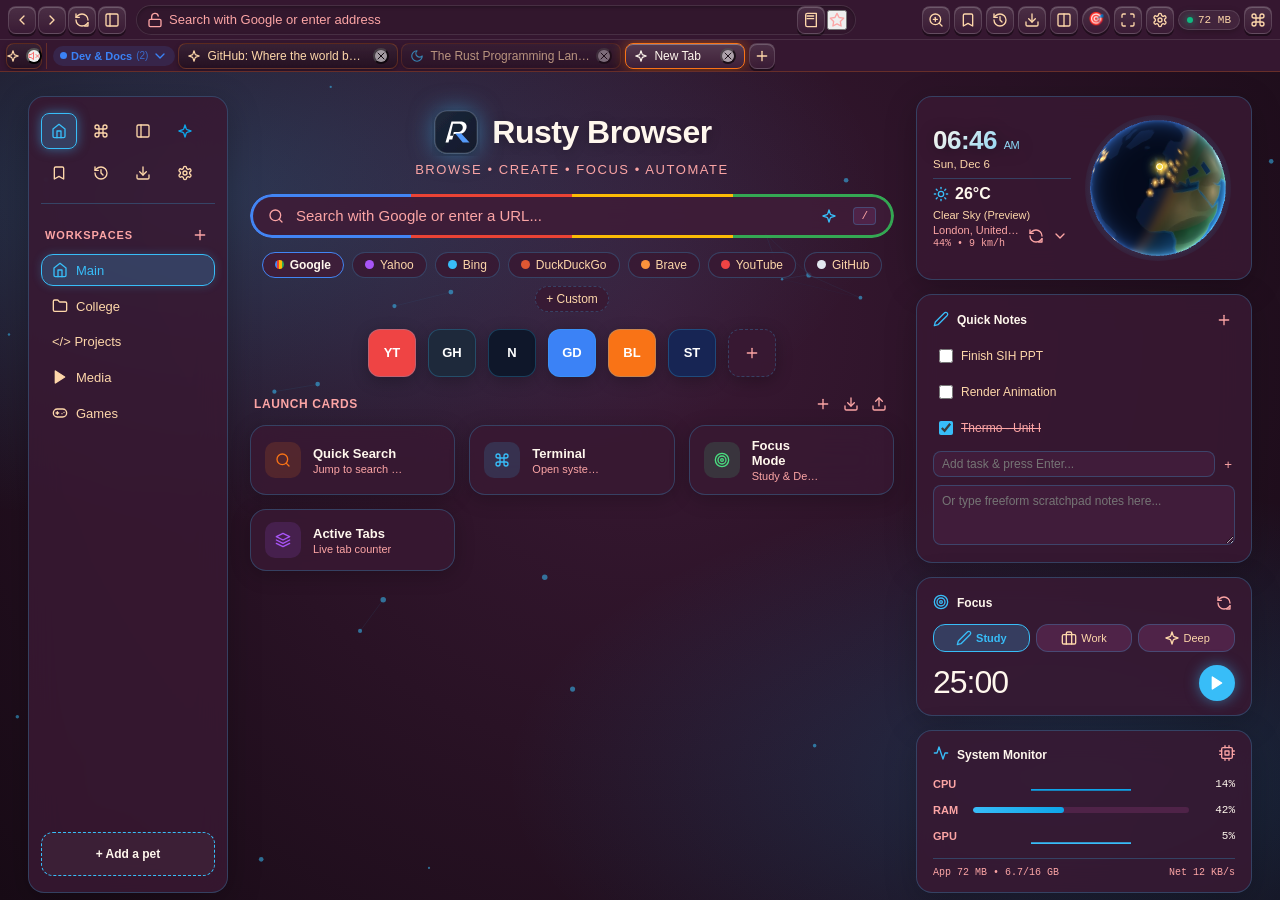
==== commit 905b57b4: "fix(youtube): permanently block shorts, fix syntax error in focus script, and add toolbar toggle" ====
--- a/ui/index.html
+++ b/ui/index.html
@@ -71,6 +71,10 @@
         </button>
         <button id="btn-split-view" class="btn-icon" title="Toggle Split View (Ctrl+\\)">
           <script>document.write(window.Icons.get('split-view', '', 15));</script>
+        </button>
+        <button id="btn-focus-toolbar" class="btn-icon btn-focus-toolbar" title="Toggle Focus Mode (Ctrl+Alt+F)">
+          <span class="focus-icon">🎯</span>
+          <span id="focus-toolbar-timer" class="focus-timer-text" style="display: none;">25:00</span>
         </button>
         <button id="btn-zen" class="btn-icon" title="Zen Focus Mode (F11)">
           <script>document.write(window.Icons.get('zen-mode', '', 15));</script>
--- a/ui/css/base.css
+++ b/ui/css/base.css
@@ -293,6 +293,44 @@
   background-color: #10b981;
 }
 
+.btn-focus-toolbar {
+  display: inline-flex;
+  align-items: center;
+  gap: 5px;
+  padding: 3px 8px;
+  border-radius: var(--radius-full);
+  background-color: var(--bg-subtle);
+  border: 1px solid var(--border-subtle);
+  font-size: var(--font-size-xs);
+  color: var(--text-secondary);
+  font-family: var(--font-mono);
+  cursor: pointer;
+  transition: all 0.2s ease;
+  height: 28px;
+  box-sizing: border-box;
+}
+.btn-focus-toolbar:hover {
+  background-color: var(--bg-hover);
+  color: var(--text-primary);
+  border-color: var(--accent);
+}
+.btn-focus-toolbar.active {
+  background-color: var(--accent-soft);
+  color: var(--accent);
+  border-color: var(--accent);
+  box-shadow: 0 0 10px var(--accent-soft);
+  font-weight: 600;
+}
+.btn-focus-toolbar .focus-icon {
+  font-size: 13px;
+  line-height: 1;
+}
+.btn-focus-toolbar .focus-timer-text {
+  font-size: 11px;
+  font-weight: 700;
+  letter-spacing: 0.5px;
+}
+
 /* ── Horizontal Tabs Strip ──────────────────────────────────────────────── */
 #tabs-horizontal {
   display: flex;
--- a/ui/css/themes.css
+++ b/ui/css/themes.css
@@ -1,377 +1,631 @@
 /* ==========================================================================
    THEMES (CSS Custom Properties)
    Independent of skins. Selectable via data-theme attribute.
-   Each of the 12 themes features a distinct signature color and palette.
+   Complete token set:
+     --bg, --bg-canvas, --bg-gradient, --surface, --surface-2,
+     --text, --text-dim, --border, --border-active,
+     --shadow-light, --shadow-dark,
+     --accent, --accent-hover, --accent-soft, --accent-2, --accent-contrast,
+     --bg-particle, --danger, --ok
    ========================================================================== */
 
 /* ── 1. Midnight (Deep Dark Navy with Electric Indigo Accent) ───────────── */
 :root, [data-theme="midnight"] {
-  --bg-primary: #11131f;
-  --bg-surface: #181a2b;
-  --bg-surface-alt: #141624;
-  --bg-canvas: #0c0e17;
-  --bg-subtle: #22253b;
-  --bg-hover: #2d314d;
-  --bg-input: #1a1c2e;
-  --bg-input-focus: #181a2b;
-  --bg-tab: #141624;
-  --bg-tab-active: #22253b;
-
-  --border-subtle: #2d304a;
+  --bg: #121526;
+  --bg-canvas: #0a0c16;
+  --bg-gradient: radial-gradient(ellipse at 50% 30%, #171b33 0%, #0a0c16 100%);
+  --surface: rgba(26, 30, 54, 0.85);
+  --surface-2: rgba(21, 24, 44, 0.90);
+  --text: #f1f5f9;
+  --text-dim: #94a3b8;
+  --border: rgba(99, 102, 241, 0.22);
   --border-active: #6366f1;
-
-  --text-primary: #f1f5f9;
+  --shadow-light: rgba(255, 255, 255, 0.05);
+  --shadow-dark: rgba(0, 0, 0, 0.45);
+  --accent: #6366f1;
+  --accent-hover: #4f46e5;
+  --accent-soft: rgba(99, 102, 241, 0.22);
+  --accent-2: #818cf8;
+  --accent-contrast: #ffffff;
+  --bg-particle: #818cf8;
+  --danger: #ef4444;
+  --ok: #22c55e;
+
+  /* Compatibility aliases */
+  --bg-primary: var(--bg);
+  --bg-surface: var(--surface);
+  --bg-surface-alt: var(--surface-2);
+  --bg-subtle: #242948;
+  --bg-hover: #2f355c;
+  --bg-input: #1b1f38;
+  --bg-input-focus: #181c33;
+  --bg-tab: #14172a;
+  --bg-tab-active: #232847;
+  --border-subtle: var(--border);
+  --text-primary: var(--text);
   --text-secondary: #cbd5e1;
-  --text-muted: #94a3b8;
-
-  --accent-primary: #6366f1;
-  --accent-secondary: #818cf8;
-  --accent-highlight: rgba(99, 102, 241, 0.22);
-  --accent-glow: rgba(99, 102, 241, 0.45);
-
-  --bg-glass: rgba(17, 19, 31, 0.72);
-  --bg-glass-hover: rgba(28, 31, 51, 0.85);
-  --bg-glass-input: rgba(20, 22, 36, 0.82);
-  --border-glass: rgba(99, 102, 241, 0.16);
-}
-
-/* ── 2. Light Theme (Clean Crisp Slate-White with Sapphire Blue Accent) ─── */
+  --text-muted: var(--text-dim);
+  --accent-primary: var(--accent);
+  --accent-secondary: var(--accent-2);
+  --accent-highlight: var(--accent-soft);
+  --accent-glow: rgba(99, 102, 241, 0.50);
+  --bg-glass: var(--surface);
+  --bg-glass-hover: rgba(29, 34, 60, 0.92);
+  --bg-glass-input: rgba(22, 26, 46, 0.88);
+  --border-glass: var(--border);
+}
+
+/* ── 2. Light (Clean Crisp Slate-White with Sapphire Blue Accent) ────────── */
 [data-theme="light"] {
-  --bg-primary: #f8fafc;
-  --bg-surface: #ffffff;
-  --bg-surface-alt: #f1f5f9;
-  --bg-canvas: #e2e8f0;
+  --bg: #f8fafc;
+  --bg-canvas: #eef2fb;
+  --bg-gradient: radial-gradient(ellipse at 50% 30%, #ffffff 0%, #eef2fb 100%);
+  --surface: rgba(255, 255, 255, 0.92);
+  --surface-2: rgba(241, 245, 249, 0.95);
+  --text: #0f172a;
+  --text-dim: #64748b;
+  --border: rgba(15, 23, 42, 0.12);
+  --border-active: #1a73e8;
+  --shadow-light: rgba(255, 255, 255, 0.95);
+  --shadow-dark: rgba(163, 177, 198, 0.35);
+  --accent: #1a73e8;
+  --accent-hover: #1557b0;
+  --accent-soft: rgba(26, 115, 232, 0.14);
+  --accent-2: #0284c7;
+  --accent-contrast: #ffffff;
+  --bg-particle: #3b82f6;
+  --danger: #dc2626;
+  --ok: #16a34a;
+
+  /* Compatibility aliases */
+  --bg-primary: var(--bg);
+  --bg-surface: var(--surface);
+  --bg-surface-alt: var(--surface-2);
   --bg-subtle: #e2e8f0;
   --bg-hover: #cbd5e1;
   --bg-input: #ffffff;
   --bg-input-focus: #ffffff;
-  --bg-tab: #f1f5f9;
+  --bg-tab: #edf2f9;
   --bg-tab-active: #ffffff;
-
-  --border-subtle: #cbd5e1;
-  --border-active: #1a73e8;
-
-  --text-primary: #0f172a;
+  --border-subtle: var(--border);
+  --text-primary: var(--text);
   --text-secondary: #334155;
-  --text-muted: #64748b;
-
-  --accent-primary: #1a73e8;
-  --accent-secondary: #0284c7;
-  --accent-highlight: rgba(26, 115, 232, 0.15);
-  --accent-glow: rgba(26, 115, 232, 0.35);
-
-  --bg-glass: rgba(255, 255, 255, 0.78);
-  --bg-glass-hover: rgba(255, 255, 255, 0.92);
-  --bg-glass-input: rgba(255, 255, 255, 0.88);
-  --border-glass: rgba(15, 23, 42, 0.12);
-}
-
-/* ── 3. AMOLED Black (True 0x000000 Pitch Black with Vivid Crimson Ruby) ─── */
+  --text-muted: var(--text-dim);
+  --accent-primary: var(--accent);
+  --accent-secondary: var(--accent-2);
+  --accent-highlight: var(--accent-soft);
+  --accent-glow: rgba(26, 115, 232, 0.38);
+  --bg-glass: var(--surface);
+  --bg-glass-hover: rgba(255, 255, 255, 0.98);
+  --bg-glass-input: rgba(255, 255, 255, 0.95);
+  --border-glass: var(--border);
+}
+
+/* ── 3. AMOLED Black (Pitch Black with Vivid Crimson Ruby) ───────────────── */
 [data-theme="amoled"] {
-  --bg-primary: #000000;
-  --bg-surface: #0a0a0a;
-  --bg-surface-alt: #050505;
+  --bg: #050505;
   --bg-canvas: #000000;
-  --bg-subtle: #171717;
+  --bg-gradient: radial-gradient(circle at 50% 40%, #0a0a0a 0%, #000000 100%);
+  --surface: rgba(14, 14, 14, 0.92);
+  --surface-2: rgba(8, 8, 8, 0.96);
+  --text: #fafafa;
+  --text-dim: #71717a;
+  --border: rgba(244, 63, 94, 0.24);
+  --border-active: #f43f5e;
+  --shadow-light: rgba(255, 255, 255, 0.03);
+  --shadow-dark: rgba(0, 0, 0, 0.85);
+  --accent: #f43f5e;
+  --accent-hover: #e11d48;
+  --accent-soft: rgba(244, 63, 94, 0.24);
+  --accent-2: #fb7185;
+  --accent-contrast: #ffffff;
+  --bg-particle: #fb7185;
+  --danger: #f43f5e;
+  --ok: #10b981;
+
+  /* Compatibility aliases */
+  --bg-primary: var(--bg);
+  --bg-surface: var(--surface);
+  --bg-surface-alt: var(--surface-2);
+  --bg-subtle: #181818;
   --bg-hover: #262626;
   --bg-input: #121212;
-  --bg-input-focus: #000000;
+  --bg-input-focus: #050505;
   --bg-tab: #080808;
   --bg-tab-active: #1a1a1a;
-
-  --border-subtle: #242424;
-  --border-active: #f43f5e;
-
-  --text-primary: #fafafa;
+  --border-subtle: var(--border);
+  --text-primary: var(--text);
   --text-secondary: #d4d4d8;
-  --text-muted: #71717a;
-
-  --accent-primary: #f43f5e;
-  --accent-secondary: #fb7185;
-  --accent-highlight: rgba(244, 63, 94, 0.25);
-  --accent-glow: rgba(244, 63, 94, 0.50);
-
-  --bg-glass: rgba(10, 10, 10, 0.88);
-  --bg-glass-hover: rgba(24, 24, 27, 0.95);
-  --bg-glass-input: rgba(15, 15, 18, 0.90);
-  --border-glass: rgba(244, 63, 94, 0.18);
+  --text-muted: var(--text-dim);
+  --accent-primary: var(--accent);
+  --accent-secondary: var(--accent-2);
+  --accent-highlight: var(--accent-soft);
+  --accent-glow: rgba(244, 63, 94, 0.55);
+  --bg-glass: var(--surface);
+  --bg-glass-hover: rgba(24, 24, 24, 0.96);
+  --bg-glass-input: rgba(16, 16, 16, 0.92);
+  --border-glass: var(--border);
 }
 
 /* ── 4. Aurora (Deep Northern Teal & Luminous Mint Emerald) ──────────────── */
 [data-theme="aurora"] {
-  --bg-primary: #06171b;
-  --bg-surface: #0b2228;
-  --bg-surface-alt: #081a1f;
-  --bg-canvas: #040f12;
-  --bg-subtle: #12333b;
-  --bg-hover: #194652;
-  --bg-input: #0d2830;
-  --bg-input-focus: #0b2228;
-  --bg-tab: #091d22;
-  --bg-tab-active: #133942;
-
-  --border-subtle: #1a4d59;
+  --bg: #072228;
+  --bg-canvas: #031317;
+  --bg-gradient: radial-gradient(circle at 50% 30%, #0a2d35 0%, #031317 100%);
+  --surface: rgba(12, 48, 57, 0.86);
+  --surface-2: rgba(9, 39, 46, 0.92);
+  --text: #f0fdfa;
+  --text-dim: #5eead4;
+  --border: rgba(16, 185, 129, 0.24);
   --border-active: #10b981;
-
-  --text-primary: #f0fdfa;
+  --shadow-light: rgba(255, 255, 255, 0.05);
+  --shadow-dark: rgba(0, 0, 0, 0.45);
+  --accent: #10b981;
+  --accent-hover: #059669;
+  --accent-soft: rgba(16, 185, 129, 0.22);
+  --accent-2: #2dd4bf;
+  --accent-contrast: #ffffff;
+  --bg-particle: #2dd4bf;
+  --danger: #ef4444;
+  --ok: #10b981;
+
+  /* Compatibility aliases */
+  --bg-primary: var(--bg);
+  --bg-surface: var(--surface);
+  --bg-surface-alt: var(--surface-2);
+  --bg-subtle: #124350;
+  --bg-hover: #185566;
+  --bg-input: #0d3640;
+  --bg-input-focus: #0c3039;
+  --bg-tab: #09272e;
+  --bg-tab-active: #134754;
+  --border-subtle: var(--border);
+  --text-primary: var(--text);
   --text-secondary: #ccfbf1;
-  --text-muted: #5eead4;
-
-  --accent-primary: #10b981;
-  --accent-secondary: #2dd4bf;
-  --accent-highlight: rgba(16, 185, 129, 0.25);
-  --accent-glow: rgba(16, 185, 129, 0.50);
-
-  --bg-glass: rgba(11, 34, 40, 0.74);
-  --bg-glass-hover: rgba(19, 57, 66, 0.86);
-  --bg-glass-input: rgba(13, 40, 48, 0.82);
-  --border-glass: rgba(16, 185, 129, 0.18);
+  --text-muted: var(--text-dim);
+  --accent-primary: var(--accent);
+  --accent-secondary: var(--accent-2);
+  --accent-highlight: var(--accent-soft);
+  --accent-glow: rgba(16, 185, 129, 0.55);
+  --bg-glass: var(--surface);
+  --bg-glass-hover: rgba(19, 71, 84, 0.92);
+  --bg-glass-input: rgba(14, 54, 64, 0.88);
+  --border-glass: var(--border);
 }
 
 /* ── 5. Cyberpunk (Neon Yellow, Electric Magenta & Night City Violet) ───── */
 [data-theme="cyberpunk"] {
-  --bg-primary: #0f0f17;
-  --bg-surface: #181926;
-  --bg-surface-alt: #12121d;
-  --bg-canvas: #0a0a10;
-  --bg-subtle: #292a3e;
-  --bg-hover: #363852;
-  --bg-input: #202133;
-  --bg-input-focus: #181926;
-  --bg-tab: #141421;
-  --bg-tab-active: #2a2b42;
-
-  --border-subtle: #3d3e5e;
+  --bg: #160f29;
+  --bg-canvas: #0c0817;
+  --bg-gradient: radial-gradient(circle at 50% 30%, #20153c 0%, #0c0817 100%);
+  --surface: rgba(34, 24, 62, 0.86);
+  --surface-2: rgba(26, 18, 50, 0.92);
+  --text: #fffbeb;
+  --text-dim: #d8b4fe;
+  --border: rgba(250, 204, 21, 0.25);
   --border-active: #facc15;
-
-  --text-primary: #fffbeb;
+  --shadow-light: rgba(255, 255, 255, 0.06);
+  --shadow-dark: rgba(0, 0, 0, 0.50);
+  --accent: #facc15;
+  --accent-hover: #eab308;
+  --accent-soft: rgba(250, 204, 21, 0.24);
+  --accent-2: #ec4899;
+  --accent-contrast: #000000;
+  --bg-particle: #ec4899;
+  --danger: #f43f5e;
+  --ok: #22c55e;
+
+  /* Compatibility aliases */
+  --bg-primary: var(--bg);
+  --bg-surface: var(--surface);
+  --bg-surface-alt: var(--surface-2);
+  --bg-subtle: #34255d;
+  --bg-hover: #443179;
+  --bg-input: #291c4a;
+  --bg-input-focus: #22183e;
+  --bg-tab: #1b1333;
+  --bg-tab-active: #33245c;
+  --border-subtle: var(--border);
+  --text-primary: var(--text);
   --text-secondary: #fef08a;
-  --text-muted: #a1a1aa;
-
-  --accent-primary: #facc15;
-  --accent-secondary: #ec4899;
-  --accent-highlight: rgba(250, 204, 21, 0.30);
-  --accent-glow: rgba(250, 204, 21, 0.55);
-
-  --bg-glass: rgba(18, 19, 32, 0.74);
-  --bg-glass-hover: rgba(32, 33, 54, 0.88);
-  --bg-glass-input: rgba(24, 25, 38, 0.84);
-  --border-glass: rgba(250, 204, 21, 0.18);
+  --text-muted: var(--text-dim);
+  --accent-primary: var(--accent);
+  --accent-secondary: var(--accent-2);
+  --accent-highlight: var(--accent-soft);
+  --accent-glow: rgba(250, 204, 21, 0.58);
+  --bg-glass: var(--surface);
+  --bg-glass-hover: rgba(40, 28, 73, 0.92);
+  --bg-glass-input: rgba(32, 23, 59, 0.88);
+  --border-glass: var(--border);
 }
 
 /* ── 6. Sunset (Warm Twilight, Tangerine & Rose) ─────────────────────────── */
 [data-theme="sunset"] {
-  --bg-primary: #1f121d;
-  --bg-surface: #2b1a29;
-  --bg-surface-alt: #221420;
-  --bg-canvas: #170d16;
-  --bg-subtle: #3d253a;
-  --bg-hover: #4f304b;
-  --bg-input: #331f31;
-  --bg-input-focus: #2b1a29;
-  --bg-tab: #251623;
-  --bg-tab-active: #40273d;
-
-  --border-subtle: #573552;
+  --bg: #291225;
+  --bg-canvas: #180b16;
+  --bg-gradient: radial-gradient(circle at 50% 30%, #3a1934 0%, #180b16 100%);
+  --surface: rgba(56, 25, 51, 0.86);
+  --surface-2: rgba(44, 20, 40, 0.92);
+  --text: #fff7ed;
+  --text-dim: #fca5a5;
+  --border: rgba(249, 115, 22, 0.25);
   --border-active: #f97316;
-
-  --text-primary: #fff7ed;
+  --shadow-light: rgba(255, 255, 255, 0.06);
+  --shadow-dark: rgba(0, 0, 0, 0.50);
+  --accent: #f97316;
+  --accent-hover: #ea580c;
+  --accent-soft: rgba(249, 115, 22, 0.24);
+  --accent-2: #fb7185;
+  --accent-contrast: #ffffff;
+  --bg-particle: #f97316;
+  --danger: #ef4444;
+  --ok: #22c55e;
+
+  /* Compatibility aliases */
+  --bg-primary: var(--bg);
+  --bg-surface: var(--surface);
+  --bg-surface-alt: var(--surface-2);
+  --bg-subtle: #4f2348;
+  --bg-hover: #652d5c;
+  --bg-input: #401c3a;
+  --bg-input-focus: #381933;
+  --bg-tab: #2d1429;
+  --bg-tab-active: #4e2347;
+  --border-subtle: var(--border);
+  --text-primary: var(--text);
   --text-secondary: #fed7aa;
-  --text-muted: #fb7185;
-
-  --accent-primary: #f97316;
-  --accent-secondary: #fb7185;
-  --accent-highlight: rgba(249, 115, 22, 0.25);
-  --accent-glow: rgba(249, 115, 22, 0.55);
-
-  --bg-glass: rgba(34, 20, 32, 0.72);
-  --bg-glass-hover: rgba(48, 28, 45, 0.85);
-  --bg-glass-input: rgba(43, 26, 41, 0.82);
-  --border-glass: rgba(249, 115, 22, 0.16);
+  --text-muted: var(--text-dim);
+  --accent-primary: var(--accent);
+  --accent-secondary: var(--accent-2);
+  --accent-highlight: var(--accent-soft);
+  --accent-glow: rgba(249, 115, 22, 0.58);
+  --bg-glass: var(--surface);
+  --bg-glass-hover: rgba(62, 29, 56, 0.92);
+  --bg-glass-input: rgba(51, 24, 46, 0.88);
+  --border-glass: var(--border);
 }
 
 /* ── 7. Matcha (Forest Sage & Lush Leaf Jade Green) ─────────────────────── */
 [data-theme="matcha"] {
-  --bg-primary: #0f1711;
-  --bg-surface: #17241b;
-  --bg-surface-alt: #131d16;
-  --bg-canvas: #0a100b;
-  --bg-subtle: #223627;
-  --bg-hover: #2e4735;
-  --bg-input: #1a291f;
-  --bg-input-focus: #17241b;
-  --bg-tab: #142018;
-  --bg-tab-active: #273d2d;
-
-  --border-subtle: #334e3a;
+  --bg: #102315;
+  --bg-canvas: #08140b;
+  --bg-gradient: radial-gradient(circle at 50% 30%, #16301d 0%, #08140b 100%);
+  --surface: rgba(23, 51, 32, 0.86);
+  --surface-2: rgba(19, 42, 26, 0.92);
+  --text: #f0fdf4;
+  --text-dim: #86efac;
+  --border: rgba(34, 197, 94, 0.24);
   --border-active: #22c55e;
-
-  --text-primary: #f0fdf4;
+  --shadow-light: rgba(255, 255, 255, 0.05);
+  --shadow-dark: rgba(0, 0, 0, 0.45);
+  --accent: #22c55e;
+  --accent-hover: #16a34a;
+  --accent-soft: rgba(34, 197, 94, 0.22);
+  --accent-2: #4ade80;
+  --accent-contrast: #ffffff;
+  --bg-particle: #4ade80;
+  --danger: #ef4444;
+  --ok: #22c55e;
+
+  /* Compatibility aliases */
+  --bg-primary: var(--bg);
+  --bg-surface: var(--surface);
+  --bg-surface-alt: var(--surface-2);
+  --bg-subtle: #224b2f;
+  --bg-hover: #2e623e;
+  --bg-input: #1a3c25;
+  --bg-input-focus: #173320;
+  --bg-tab: #122819;
+  --bg-tab-active: #234c2f;
+  --border-subtle: var(--border);
+  --text-primary: var(--text);
   --text-secondary: #bbf7d0;
-  --text-muted: #86efac;
-
-  --accent-primary: #22c55e;
-  --accent-secondary: #4ade80;
-  --accent-highlight: rgba(34, 197, 94, 0.22);
-  --accent-glow: rgba(34, 197, 94, 0.45);
-
-  --bg-glass: rgba(23, 36, 27, 0.72);
-  --bg-glass-hover: rgba(36, 56, 42, 0.85);
-  --bg-glass-input: rgba(26, 41, 31, 0.82);
-  --border-glass: rgba(34, 197, 94, 0.16);
+  --text-muted: var(--text-dim);
+  --accent-primary: var(--accent);
+  --accent-secondary: var(--accent-2);
+  --accent-highlight: var(--accent-soft);
+  --accent-glow: rgba(34, 197, 94, 0.55);
+  --bg-glass: var(--surface);
+  --bg-glass-hover: rgba(31, 65, 41, 0.92);
+  --bg-glass-input: rgba(24, 52, 32, 0.88);
+  --border-glass: var(--border);
 }
 
 /* ── 8. Sakura (Blossom Plum & Soft Rose Pink) ──────────────────────────── */
 [data-theme="sakura"] {
-  --bg-primary: #1c1018;
-  --bg-surface: #281622;
-  --bg-surface-alt: #20121b;
-  --bg-canvas: #140b11;
-  --bg-subtle: #3b2132;
-  --bg-hover: #4e2c43;
-  --bg-input: #301b2a;
-  --bg-input-focus: #281622;
-  --bg-tab: #23131e;
-  --bg-tab-active: #43253a;
-
-  --border-subtle: #56304b;
+  --bg: #281022;
+  --bg-canvas: #180914;
+  --bg-gradient: radial-gradient(circle at 50% 30%, #381630 0%, #180914 100%);
+  --surface: rgba(56, 23, 48, 0.86);
+  --surface-2: rgba(45, 18, 39, 0.92);
+  --text: #fdf2f8;
+  --text-dim: #f472b6;
+  --border: rgba(236, 72, 153, 0.25);
   --border-active: #ec4899;
-
-  --text-primary: #fdf2f8;
+  --shadow-light: rgba(255, 255, 255, 0.06);
+  --shadow-dark: rgba(0, 0, 0, 0.50);
+  --accent: #ec4899;
+  --accent-hover: #db2777;
+  --accent-soft: rgba(236, 72, 153, 0.22);
+  --accent-2: #f472b6;
+  --accent-contrast: #ffffff;
+  --bg-particle: #f472b6;
+  --danger: #ef4444;
+  --ok: #22c55e;
+
+  /* Compatibility aliases */
+  --bg-primary: var(--bg);
+  --bg-surface: var(--surface);
+  --bg-surface-alt: var(--surface-2);
+  --bg-subtle: #502144;
+  --bg-hover: #672a58;
+  --bg-input: #421b38;
+  --bg-input-focus: #381730;
+  --bg-tab: #2d1327;
+  --bg-tab-active: #4e2043;
+  --border-subtle: var(--border);
+  --text-primary: var(--text);
   --text-secondary: #fbcfe8;
-  --text-muted: #f472b6;
-
-  --accent-primary: #ec4899;
-  --accent-secondary: #f472b6;
-  --accent-highlight: rgba(236, 72, 153, 0.25);
-  --accent-glow: rgba(236, 72, 153, 0.50);
-
-  --bg-glass: rgba(32, 18, 27, 0.72);
-  --bg-glass-hover: rgba(48, 27, 41, 0.85);
-  --bg-glass-input: rgba(40, 22, 34, 0.82);
-  --border-glass: rgba(236, 72, 153, 0.16);
+  --text-muted: var(--text-dim);
+  --accent-primary: var(--accent);
+  --accent-secondary: var(--accent-2);
+  --accent-highlight: var(--accent-soft);
+  --accent-glow: rgba(236, 72, 153, 0.55);
+  --bg-glass: var(--surface);
+  --bg-glass-hover: rgba(63, 26, 54, 0.92);
+  --bg-glass-input: rgba(52, 22, 44, 0.88);
+  --border-glass: var(--border);
 }
 
 /* ── 9. Graphite (Cool Carbon, Pure White Text, Electric Cyan & Blue) ───── */
-[data-theme="graphite"], [data-palette="graphite"]:not([data-theme]), [data-palette="graphite"][data-theme="graphite"] {
-  --bg-primary: #111317;
-  --bg-surface: #181b22;
-  --bg-surface-alt: #14161c;
-  --bg-canvas: #0c0e12;
-  --bg-subtle: #232732;
-  --bg-hover: #2f3443;
-  --bg-input: #1a1e27;
-  --bg-input-focus: #181b22;
-  --bg-tab: #161820;
-  --bg-tab-active: #222634;
-
-  --border-subtle: #2b3040;
+[data-theme="graphite"] {
+  --bg: #12161d;
+  --bg-canvas: #090b0e;
+  --bg-gradient: radial-gradient(circle at 50% 30%, #1a202a 0%, #090b0e 100%);
+  --surface: rgba(26, 32, 42, 0.86);
+  --surface-2: rgba(21, 26, 34, 0.92);
+  --text: #ffffff;
+  --text-dim: #94a3b8;
+  --border: rgba(0, 210, 255, 0.22);
   --border-active: #00d2ff;
-
-  --text-primary: #ffffff;
+  --shadow-light: rgba(255, 255, 255, 0.05);
+  --shadow-dark: rgba(0, 0, 0, 0.50);
+  --accent: #00d2ff;
+  --accent-hover: #00b4db;
+  --accent-soft: rgba(0, 210, 255, 0.22);
+  --accent-2: #4f8ff7;
+  --accent-contrast: #000000;
+  --bg-particle: #00d2ff;
+  --danger: #ef4444;
+  --ok: #22c55e;
+
+  /* Compatibility aliases */
+  --bg-primary: var(--bg);
+  --bg-surface: var(--surface);
+  --bg-surface-alt: var(--surface-2);
+  --bg-subtle: #262e3d;
+  --bg-hover: #333d50;
+  --bg-input: #1e2531;
+  --bg-input-focus: #1a202a;
+  --bg-tab: #141922;
+  --bg-tab-active: #242c3a;
+  --border-subtle: var(--border);
+  --text-primary: var(--text);
   --text-secondary: #cbd5e1;
-  --text-muted: #94a3b8;
-
+  --text-muted: var(--text-dim);
+  --accent-primary: var(--accent);
+  --accent-secondary: var(--accent-2);
+  --accent-highlight: var(--accent-soft);
+  --accent-glow: rgba(0, 210, 255, 0.50);
+  --bg-glass: var(--surface);
+  --bg-glass-hover: rgba(33, 42, 57, 0.92);
+  --bg-glass-input: rgba(27, 34, 46, 0.88);
+  --border-glass: var(--border);
+}
+
+/* ── 10. Slate (Slate-Blue Cards, Icy Sky Blue Highlights) ──────────────── */
+[data-theme="slate"] {
+  --bg: #0f1c2d;
+  --bg-canvas: #070e17;
+  --bg-gradient: radial-gradient(circle at 50% 30%, #162840 0%, #070e17 100%);
+  --surface: rgba(24, 42, 66, 0.86);
+  --surface-2: rgba(18, 33, 53, 0.92);
+  --text: #f8fafc;
+  --text-dim: #94a3b8;
+  --border: rgba(56, 189, 248, 0.22);
+  --border-active: #38bdf8;
+  --shadow-light: rgba(255, 255, 255, 0.05);
+  --shadow-dark: rgba(0, 0, 0, 0.45);
+  --accent: #38bdf8;
+  --accent-hover: #0284c7;
+  --accent-soft: rgba(56, 189, 248, 0.22);
+  --accent-2: #0ea5e9;
+  --accent-contrast: #000000;
+  --bg-particle: #38bdf8;
+  --danger: #ef4444;
+  --ok: #22c55e;
+
+  /* Compatibility aliases */
+  --bg-primary: var(--bg);
+  --bg-surface: var(--surface);
+  --bg-surface-alt: var(--surface-2);
+  --bg-subtle: #243c5d;
+  --bg-hover: #2f4d76;
+  --bg-input: #1c314d;
+  --bg-input-focus: #182a42;
+  --bg-tab: #122237;
+  --bg-tab-active: #223958;
+  --border-subtle: var(--border);
+  --text-primary: var(--text);
+  --text-secondary: #cbd5e1;
+  --text-muted: var(--text-dim);
+  --accent-primary: var(--accent);
+  --accent-secondary: var(--accent-2);
+  --accent-highlight: var(--accent-soft);
+  --accent-glow: rgba(56, 189, 248, 0.50);
+  --bg-glass: var(--surface);
+  --bg-glass-hover: rgba(30, 53, 85, 0.92);
+  --bg-glass-input: rgba(25, 44, 71, 0.88);
+  --border-glass: var(--border);
+}
+
+/* ── 11. Mocha (Warm Dark Espresso, Rich Amber Caramel Accents) ─────────── */
+[data-theme="mocha"] {
+  --bg: #21140e;
+  --bg-canvas: #120b08;
+  --bg-gradient: radial-gradient(circle at 50% 30%, #301e15 0%, #120b08 100%);
+  --surface: rgba(48, 30, 21, 0.86);
+  --surface-2: rgba(38, 24, 17, 0.92);
+  --text: #fef3c7;
+  --text-dim: #fbbf24;
+  --border: rgba(245, 158, 11, 0.24);
+  --border-active: #f59e0b;
+  --shadow-light: rgba(255, 255, 255, 0.05);
+  --shadow-dark: rgba(0, 0, 0, 0.50);
+  --accent: #f59e0b;
+  --accent-hover: #d97706;
+  --accent-soft: rgba(245, 158, 11, 0.22);
+  --accent-2: #d97706;
+  --accent-contrast: #000000;
+  --bg-particle: #f59e0b;
+  --danger: #ef4444;
+  --ok: #22c55e;
+
+  /* Compatibility aliases */
+  --bg-primary: var(--bg);
+  --bg-surface: var(--surface);
+  --bg-surface-alt: var(--surface-2);
+  --bg-subtle: #452b1f;
+  --bg-hover: #5b3929;
+  --bg-input: #372319;
+  --bg-input-focus: #301e15;
+  --bg-tab: #271811;
+  --bg-tab-active: #442a1e;
+  --border-subtle: var(--border);
+  --text-primary: var(--text);
+  --text-secondary: #fde68a;
+  --text-muted: var(--text-dim);
+  --accent-primary: var(--accent);
+  --accent-secondary: var(--accent-2);
+  --accent-highlight: var(--accent-soft);
+  --accent-glow: rgba(245, 158, 11, 0.55);
+  --bg-glass: var(--surface);
+  --bg-glass-hover: rgba(57, 36, 25, 0.92);
+  --bg-glass-input: rgba(46, 29, 21, 0.88);
+  --border-glass: var(--border);
+}
+
+/* ── 12. Midnight Blue (Deep Royal Navy, Vibrant Cobalt Accents) ─────────── */
+[data-theme="midnight_blue"] {
+  --bg: #0a1430;
+  --bg-canvas: #050a18;
+  --bg-gradient: radial-gradient(circle at 50% 30%, #101f48 0%, #050a18 100%);
+  --surface: rgba(16, 31, 72, 0.86);
+  --surface-2: rgba(12, 24, 57, 0.92);
+  --text: #f1f5f9;
+  --text-dim: #93c5fd;
+  --border: rgba(59, 130, 246, 0.24);
+  --border-active: #3b82f6;
+  --shadow-light: rgba(255, 255, 255, 0.05);
+  --shadow-dark: rgba(0, 0, 0, 0.50);
+  --accent: #3b82f6;
+  --accent-hover: #2563eb;
+  --accent-soft: rgba(59, 130, 246, 0.22);
+  --accent-2: #2563eb;
+  --accent-contrast: #ffffff;
+  --bg-particle: #3b82f6;
+  --danger: #ef4444;
+  --ok: #22c55e;
+
+  /* Compatibility aliases */
+  --bg-primary: var(--bg);
+  --bg-surface: var(--surface);
+  --bg-surface-alt: var(--surface-2);
+  --bg-subtle: #192f6d;
+  --bg-hover: #223f90;
+  --bg-input: #132557;
+  --bg-input-focus: #101f48;
+  --bg-tab: #0d1a3e;
+  --bg-tab-active: #192e6b;
+  --border-subtle: var(--border);
+  --text-primary: var(--text);
+  --text-secondary: #cbd5e1;
+  --text-muted: var(--text-dim);
+  --accent-primary: var(--accent);
+  --accent-secondary: var(--accent-2);
+  --accent-highlight: var(--accent-soft);
+  --accent-glow: rgba(59, 130, 246, 0.52);
+  --bg-glass: var(--surface);
+  --bg-glass-hover: rgba(21, 41, 94, 0.92);
+  --bg-glass-input: rgba(16, 32, 75, 0.88);
+  --border-glass: var(--border);
+}
+
+/* ==========================================================================
+   ACCENT PALETTES
+   Independent accent color ramps and styling applicable over any base theme.
+   Customizes accent color ramps, glow effects, borders, and card styling.
+   ========================================================================== */
+[data-palette="graphite"] {
+  --accent: #00d2ff;
   --accent-primary: #00d2ff;
+  --accent-hover: #00b4db;
+  --accent-soft: rgba(0, 210, 255, 0.22);
+  --accent-highlight: rgba(0, 210, 255, 0.22);
+  --accent-glow: rgba(0, 210, 255, 0.50);
+  --accent-2: #4f8ff7;
   --accent-secondary: #4f8ff7;
-  --accent-highlight: rgba(0, 210, 255, 0.16);
-  --accent-glow: rgba(0, 210, 255, 0.35);
-
-  --bg-glass: rgba(24, 27, 34, 0.74);
-  --bg-glass-hover: rgba(35, 39, 50, 0.86);
-  --bg-glass-input: rgba(26, 30, 39, 0.82);
-  --border-glass: rgba(0, 210, 255, 0.14);
-}
-
-/* ── 10. Slate (Slate-Blue Cards, Icy Sky Blue Highlights) ──────────────── */
-[data-theme="slate"], [data-palette="slate"]:not([data-theme]), [data-palette="slate"][data-theme="slate"] {
-  --bg-primary: #0b0f17;
-  --bg-surface: #1e293b;
-  --bg-surface-alt: #162032;
-  --bg-canvas: #080c14;
-  --bg-subtle: #29354d;
-  --bg-hover: #33415e;
-  --bg-input: #192336;
-  --bg-input-focus: #1e293b;
-  --bg-tab: #141c2c;
-  --bg-tab-active: #222e44;
-
-  --border-subtle: #2b3952;
+  --accent-contrast: #000000;
+  --bg-particle: #00d2ff;
+  --border-active: #00d2ff;
+  --border: rgba(0, 210, 255, 0.25);
+  --border-glass: rgba(0, 210, 255, 0.25);
+}
+
+[data-palette="slate"] {
+  --accent: #38bdf8;
+  --accent-primary: #38bdf8;
+  --accent-hover: #0284c7;
+  --accent-soft: rgba(56, 189, 248, 0.22);
+  --accent-highlight: rgba(56, 189, 248, 0.22);
+  --accent-glow: rgba(56, 189, 248, 0.50);
+  --accent-2: #0ea5e9;
+  --accent-secondary: #0ea5e9;
+  --accent-contrast: #000000;
+  --bg-particle: #38bdf8;
   --border-active: #38bdf8;
-
-  --text-primary: #f8fafc;
-  --text-secondary: #cbd5e1;
-  --text-muted: #94a3b8;
-
-  --accent-primary: #38bdf8;
-  --accent-secondary: #0ea5e9;
-  --accent-highlight: rgba(56, 189, 248, 0.14);
-  --accent-glow: rgba(56, 189, 248, 0.32);
-
-  --bg-glass: rgba(30, 41, 59, 0.72);
-  --bg-glass-hover: rgba(43, 57, 82, 0.85);
-  --bg-glass-input: rgba(25, 35, 54, 0.80);
-  --border-glass: rgba(56, 189, 248, 0.12);
-}
-
-/* ── 11. Mocha (Warm Dark Espresso, Rich Amber Caramel Accents) ─────────── */
-[data-theme="mocha"], [data-palette="mocha"]:not([data-theme]), [data-palette="mocha"][data-theme="mocha"] {
-  --bg-primary: #120e0c;
-  --bg-surface: #1a1512;
-  --bg-surface-alt: #15110e;
-  --bg-canvas: #0c0908;
-  --bg-subtle: #2c221d;
-  --bg-hover: #3d2f28;
-  --bg-input: #201a16;
-  --bg-input-focus: #1a1512;
-  --bg-tab: #171310;
-  --bg-tab-active: #2a201b;
-
-  --border-subtle: #382c25;
+  --border: rgba(56, 189, 248, 0.25);
+  --border-glass: rgba(56, 189, 248, 0.25);
+}
+
+[data-palette="mocha"] {
+  --accent: #f59e0b;
+  --accent-primary: #f59e0b;
+  --accent-hover: #d97706;
+  --accent-soft: rgba(245, 158, 11, 0.22);
+  --accent-highlight: rgba(245, 158, 11, 0.22);
+  --accent-glow: rgba(245, 158, 11, 0.55);
+  --accent-2: #d97706;
+  --accent-secondary: #d97706;
+  --accent-contrast: #000000;
+  --bg-particle: #f59e0b;
   --border-active: #f59e0b;
-
-  --text-primary: #fef3c7;
-  --text-secondary: #fde68a;
-  --text-muted: #d97706;
-
-  --accent-primary: #f59e0b;
-  --accent-secondary: #d97706;
-  --accent-highlight: rgba(245, 158, 11, 0.18);
-  --accent-glow: rgba(245, 158, 11, 0.35);
-
-  --bg-glass: rgba(26, 21, 18, 0.75);
-  --bg-glass-hover: rgba(42, 33, 28, 0.87);
-  --bg-glass-input: rgba(32, 26, 22, 0.82);
-  --border-glass: rgba(245, 158, 11, 0.12);
-}
-
-/* ── 12. Midnight Blue (Deep Royal Navy, Vibrant Cobalt Accents) ─────────── */
-[data-theme="midnight_blue"], [data-palette="midnight_blue"]:not([data-theme]), [data-palette="midnight_blue"][data-theme="midnight_blue"] {
-  --bg-primary: #070d1e;
-  --bg-surface: #0a1128;
-  --bg-surface-alt: #080e22;
-  --bg-canvas: #040816;
-  --bg-subtle: #142048;
-  --bg-hover: #1c2c62;
-  --bg-input: #0e1736;
-  --bg-input-focus: #0a1128;
-  --bg-tab: #091026;
-  --bg-tab-active: #15224e;
-
-  --border-subtle: #1e2e60;
+  --border: rgba(245, 158, 11, 0.28);
+  --border-glass: rgba(245, 158, 11, 0.28);
+}
+
+[data-palette="midnight_blue"] {
+  --accent: #3b82f6;
+  --accent-primary: #3b82f6;
+  --accent-hover: #2563eb;
+  --accent-soft: rgba(59, 130, 246, 0.22);
+  --accent-highlight: rgba(59, 130, 246, 0.22);
+  --accent-glow: rgba(59, 130, 246, 0.52);
+  --accent-2: #2563eb;
+  --accent-secondary: #2563eb;
+  --accent-contrast: #ffffff;
+  --bg-particle: #3b82f6;
   --border-active: #3b82f6;
-
-  --text-primary: #f1f5f9;
-  --text-secondary: #cbd5e1;
-  --text-muted: #94a3b8;
-
-  --accent-primary: #3b82f6;
-  --accent-secondary: #2563eb;
-  --accent-highlight: rgba(59, 130, 246, 0.16);
-  --accent-glow: rgba(59, 130, 246, 0.35);
-
-  --bg-glass: rgba(10, 17, 40, 0.75);
-  --bg-glass-hover: rgba(20, 32, 72, 0.87);
-  --bg-glass-input: rgba(14, 23, 54, 0.82);
-  --border-glass: rgba(59, 130, 246, 0.12);
-}
+  --border: rgba(59, 130, 246, 0.28);
+  --border-glass: rgba(59, 130, 246, 0.28);
+}
